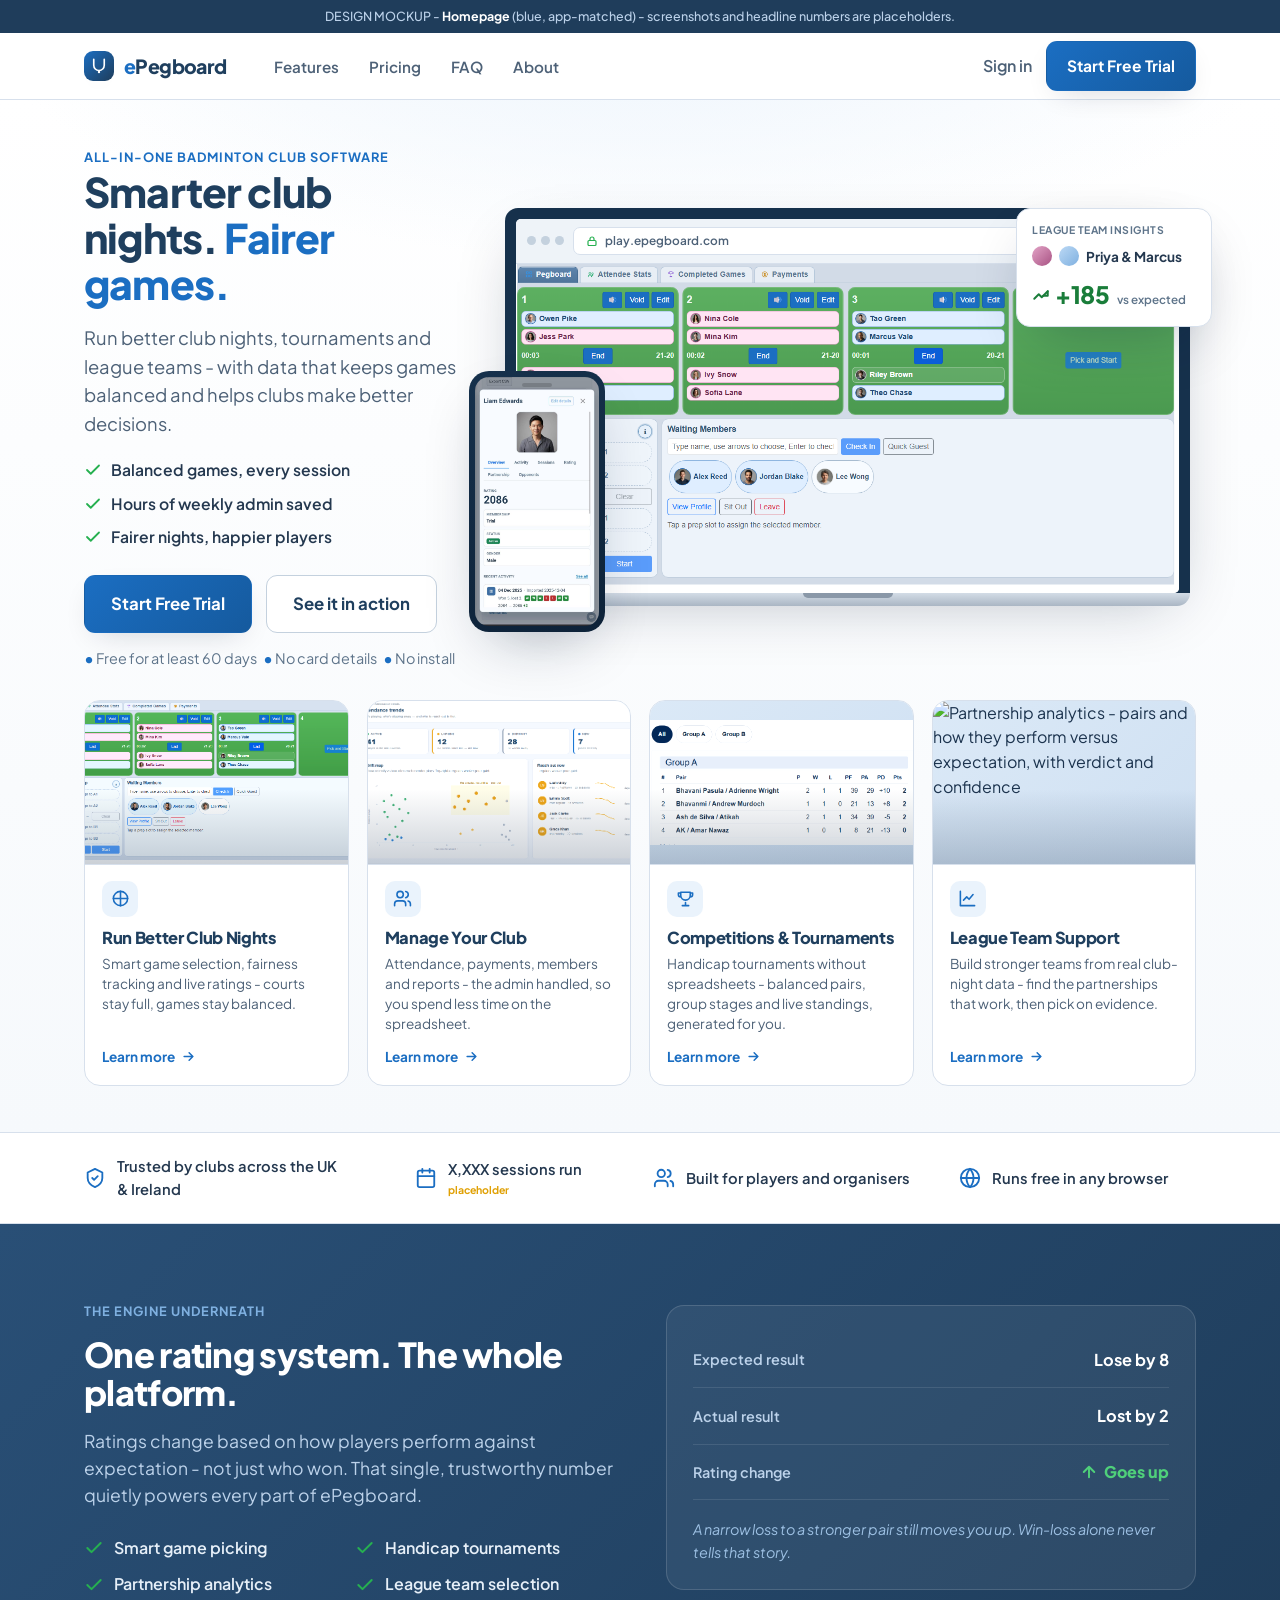
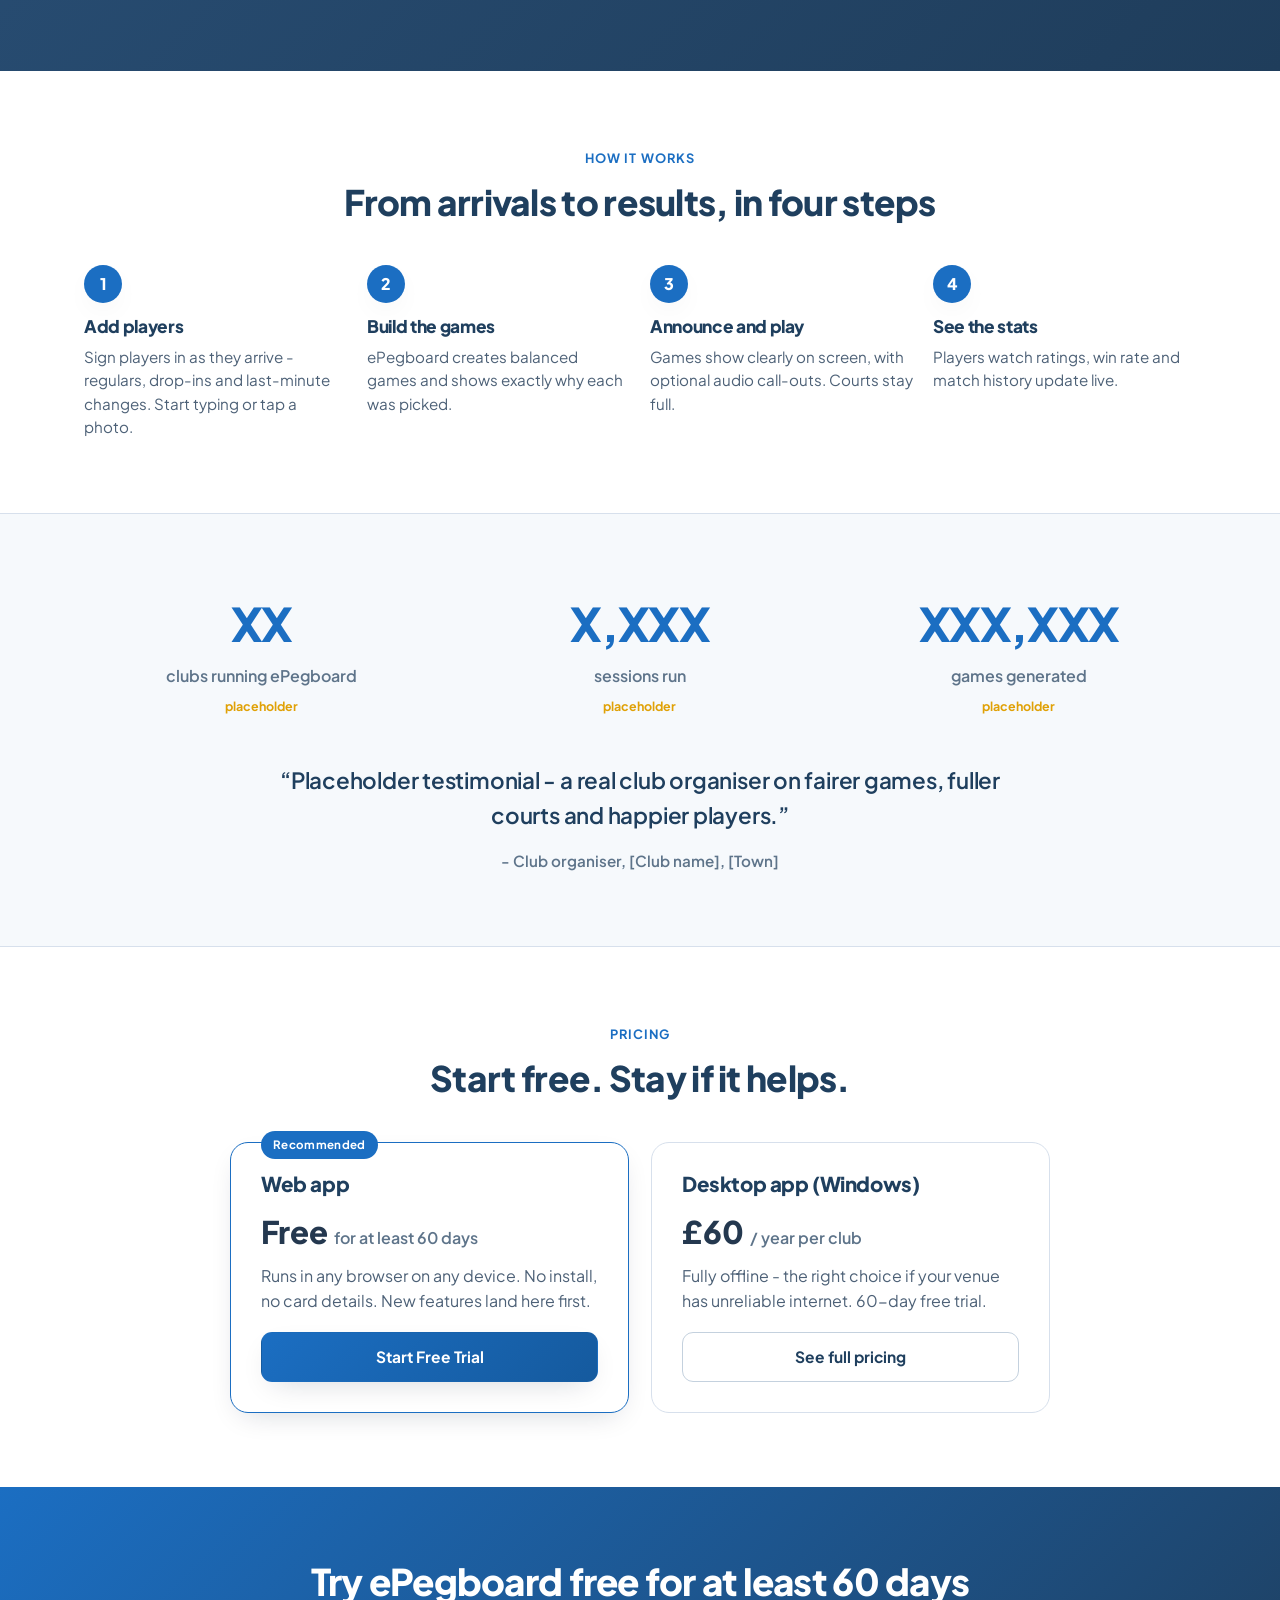
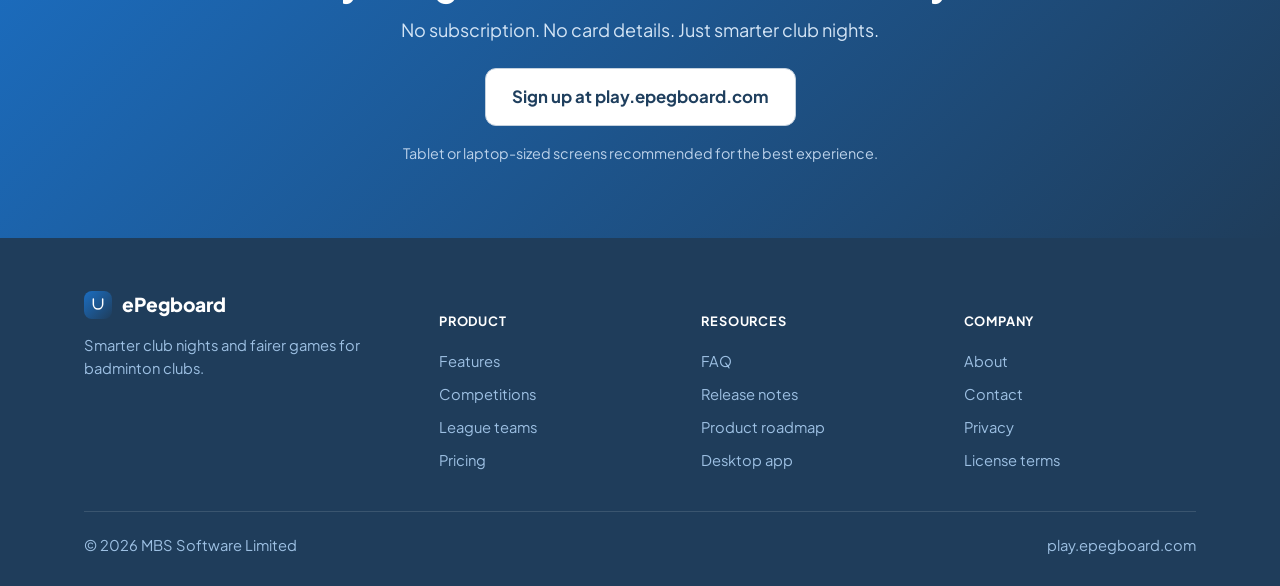
==== docs/redesign/mockups/index.html @ 7985ceca "Add redesign docs Co-Authored-By: Claude Opus 4.8 (1M context) <noreply@anthropic.com>" ====
<!DOCTYPE html>
<html lang="en">
<head>
<meta charset="utf-8" />
<meta name="viewport" content="width=device-width, initial-scale=1.0" />
<title>ePegboard - Smarter Club Nights. Fairer Games.</title>
<link rel="preconnect" href="https://fonts.googleapis.com">
<link rel="preconnect" href="https://fonts.gstatic.com" crossorigin>
<link href="https://fonts.googleapis.com/css2?family=Plus+Jakarta+Sans:wght@400;500;600;700;800&display=swap" rel="stylesheet">
<link rel="stylesheet" href="mockup.css">
</head>
<body>

<div class="ribbon">DESIGN MOCKUP - <b>Homepage</b> (blue, app-matched) - screenshots and headline numbers are placeholders.</div>

<header class="nav">
  <div class="wrap nav-inner">
    <a class="brand" href="index.html">
      <span class="mark"><svg viewBox="0 0 24 24" fill="none" stroke="#fff" stroke-width="2.2" stroke-linecap="round"><path d="M5 3v8a7 7 0 0 0 14 0V3"/><circle cx="12" cy="20" r="1.6" fill="#fff" stroke="none"/></svg></span>
      <span><span class="e">e</span>Pegboard</span>
    </a>
    <nav class="nav-links">
      <a href="features.html">Features</a>
      <a href="pricing.html">Pricing</a>
      <a href="faq.html">FAQ</a>
      <a href="about.html">About</a>
    </nav>
    <div class="nav-cta">
      <a class="signin" href="https://play.epegboard.com" target="_blank">Sign in</a>
      <a class="btn btn-primary" href="https://play.epegboard.com/signup" target="_blank">Start Free Trial</a>
    </div>
  </div>
</header>

<!-- HERO: copy + tablet screenshot, four small feature cards beneath -->
<section class="hero" style="padding:0">
  <div class="wrap">
    <div class="hero-top">
      <div class="hero-copy">
        <span class="eyebrow">All-in-one badminton club software</span>
        <h1>Smarter club nights. <span class="accent">Fairer games.</span></h1>
        <p class="lede">Run better club nights, tournaments and league teams - with data that keeps games balanced and helps clubs make better decisions.</p>
        <ul class="hero-bullets">
          <li><svg viewBox="0 0 24 24" fill="none" stroke="currentColor" stroke-width="2.4" stroke-linecap="round" stroke-linejoin="round"><path d="M20 6L9 17l-5-5"/></svg> Balanced games, every session</li>
          <li><svg viewBox="0 0 24 24" fill="none" stroke="currentColor" stroke-width="2.4" stroke-linecap="round" stroke-linejoin="round"><path d="M20 6L9 17l-5-5"/></svg> Hours of weekly admin saved</li>
          <li><svg viewBox="0 0 24 24" fill="none" stroke="currentColor" stroke-width="2.4" stroke-linecap="round" stroke-linejoin="round"><path d="M20 6L9 17l-5-5"/></svg> Fairer nights, happier players</li>
        </ul>
        <div class="hero-actions">
          <a class="btn btn-primary btn-lg" href="https://play.epegboard.com/signup" target="_blank">Start Free Trial</a>
          <a class="btn btn-ghost btn-lg" href="#showcase">See it in action</a>
        </div>
        <p class="trust"><span class="dot">&bull;</span> Free for at least 60 days &nbsp; <span class="dot">&bull;</span> No card details &nbsp; <span class="dot">&bull;</span> No install</p>
      </div>

      <div class="hero-visual">
        <div class="laptop">
          <div class="screen">
            <div class="browserbar">
              <span class="dots"><i></i><i></i><i></i></span>
              <span class="url"><svg viewBox="0 0 24 24" fill="none" stroke="currentColor" stroke-width="2.4" stroke-linecap="round" stroke-linejoin="round"><rect x="4" y="11" width="16" height="10" rx="2"/><path d="M8 11V8a4 4 0 0 1 8 0v3"/></svg> play.epegboard.com</span>
            </div>
            <img src="img/site-dashboard.png" alt="ePegboard live session dashboard - four courts running with waiting members">
          </div>
        </div>
        <div class="laptop-base"></div>

        <div class="float float-analytics">
          <div class="fc-label">League team insights</div>
          <div class="fc-pair"><span class="av f"></span><span class="av"></span> Priya &amp; Marcus</div>
          <div class="fc-stat"><span class="up"><svg viewBox="0 0 24 24" fill="none" stroke="currentColor" stroke-width="2.6" stroke-linecap="round" stroke-linejoin="round"><path d="M3 17l6-6 4 4 8-8"/><path d="M21 7v6h-6"/></svg> +185</span><small>vs expected</small></div>
        </div>

        <div class="phone">
          <div class="pscreen"><span class="notch"></span><img src="img/phone-profile.jpg" alt="A player's profile on a phone - rating, status and recent match history"></div>
        </div>
      </div>
    </div>

    <div class="feat-cards">
      <a class="feat-card" href="club-nights.html">
        <div class="feat-thumb"><img src="img/site-dashboard.png" alt="Live session dashboard preview"></div>
        <div class="feat-body">
          <div class="feat-ico"><svg viewBox="0 0 24 24" fill="none" stroke="currentColor" stroke-width="2" stroke-linecap="round" stroke-linejoin="round"><path d="M3 12a9 9 0 1 0 18 0 9 9 0 0 0-18 0z"/><path d="M3 12h18M12 3v18"/></svg></div>
          <h4>Run Better Club Nights</h4>
          <p>Smart game selection, fairness tracking and live ratings - courts stay full, games stay balanced.</p>
          <span class="feat-learn">Learn more <svg viewBox="0 0 24 24" fill="none" stroke="currentColor" stroke-width="2.4" stroke-linecap="round" stroke-linejoin="round"><path d="M5 12h14M13 6l6 6-6 6"/></svg></span>
        </div>
      </a>
      <a class="feat-card" href="club-management.html">
        <div class="feat-thumb"><img src="img/attendance-trends.png" alt="Attendance trends - active, lapsing and dormant members, and who to reach out to" style="object-position:top center"></div>
        <div class="feat-body">
          <div class="feat-ico"><svg viewBox="0 0 24 24" fill="none" stroke="currentColor" stroke-width="2" stroke-linecap="round" stroke-linejoin="round"><path d="M16 21v-2a4 4 0 0 0-4-4H6a4 4 0 0 0-4 4v2"/><circle cx="9" cy="7" r="4"/><path d="M22 21v-2a4 4 0 0 0-3-3.87M16 3.13A4 4 0 0 1 16 11"/></svg></div>
          <h4>Manage Your Club</h4>
          <p>Attendance, payments, members and reports - the admin handled, so you spend less time on the spreadsheet.</p>
          <span class="feat-learn">Learn more <svg viewBox="0 0 24 24" fill="none" stroke="currentColor" stroke-width="2.4" stroke-linecap="round" stroke-linejoin="round"><path d="M5 12h14M13 6l6 6-6 6"/></svg></span>
        </div>
      </a>
      <a class="feat-card" href="competitions.html">
        <div class="feat-thumb"><img src="img/standings.png" alt="Live competition standings - group table with points, games won and point difference" style="object-fit:contain;object-position:center"></div>
        <div class="feat-body">
          <div class="feat-ico"><svg viewBox="0 0 24 24" fill="none" stroke="currentColor" stroke-width="2" stroke-linecap="round" stroke-linejoin="round"><path d="M8 21h8M12 17v4M6 4h12v4a6 6 0 0 1-12 0V4zM6 5H3v2a3 3 0 0 0 3 3M18 5h3v2a3 3 0 0 1-3 3"/></svg></div>
          <h4>Competitions &amp; Tournaments</h4>
          <p>Handicap tournaments without spreadsheets - balanced pairs, group stages and live standings, generated for you.</p>
          <span class="feat-learn">Learn more <svg viewBox="0 0 24 24" fill="none" stroke="currentColor" stroke-width="2.4" stroke-linecap="round" stroke-linejoin="round"><path d="M5 12h14M13 6l6 6-6 6"/></svg></span>
        </div>
      </a>
      <a class="feat-card" href="league-team-support.html">
        <div class="feat-thumb"><img src="img/partnerships.png" alt="Partnership analytics - pairs and how they perform versus expectation, with verdict and confidence" style="object-fit:contain;object-position:center"></div>
        <div class="feat-body">
          <div class="feat-ico"><svg viewBox="0 0 24 24" fill="none" stroke="currentColor" stroke-width="2" stroke-linecap="round" stroke-linejoin="round"><path d="M3 3v18h18M7 14l4-4 3 3 5-6"/></svg></div>
          <h4>League Team Support</h4>
          <p>Build stronger teams from real club-night data - find the partnerships that work, then pick on evidence.</p>
          <span class="feat-learn">Learn more <svg viewBox="0 0 24 24" fill="none" stroke="currentColor" stroke-width="2.4" stroke-linecap="round" stroke-linejoin="round"><path d="M5 12h14M13 6l6 6-6 6"/></svg></span>
        </div>
      </a>
    </div>
  </div>
</section>

<!-- TRUST STRIP -->
<section class="trust-strip" style="padding:0">
  <div class="wrap"><div class="row">
    <div class="trust-item"><svg viewBox="0 0 24 24" fill="none" stroke="currentColor" stroke-width="2" stroke-linecap="round" stroke-linejoin="round"><path d="M12 2l8 4v6c0 5-3.5 8-8 10-4.5-2-8-5-8-10V6z"/><path d="M9 12l2 2 4-4"/></svg> Trusted by clubs across the UK &amp; Ireland</div>
    <div class="trust-item"><svg viewBox="0 0 24 24" fill="none" stroke="currentColor" stroke-width="2" stroke-linecap="round" stroke-linejoin="round"><rect x="3" y="4" width="18" height="18" rx="2"/><path d="M16 2v4M8 2v4M3 10h18"/></svg> <span>X,XXX sessions run<span class="ph-note">placeholder</span></span></div>
    <div class="trust-item"><svg viewBox="0 0 24 24" fill="none" stroke="currentColor" stroke-width="2" stroke-linecap="round" stroke-linejoin="round"><path d="M16 21v-2a4 4 0 0 0-4-4H6a4 4 0 0 0-4 4v2"/><circle cx="9" cy="7" r="4"/><path d="M22 21v-2a4 4 0 0 0-3-3.87M16 3.13A4 4 0 0 1 16 11"/></svg> Built for players and organisers</div>
    <div class="trust-item"><svg viewBox="0 0 24 24" fill="none" stroke="currentColor" stroke-width="2" stroke-linecap="round" stroke-linejoin="round"><circle cx="12" cy="12" r="10"/><path d="M2 12h20M12 2a15 15 0 0 1 0 20 15 15 0 0 1 0-20z"/></svg> Runs free in any browser</div>
  </div></div>
</section>

<!-- ENGINE -->
<section class="engine">
  <div class="wrap engine-grid">
    <div>
      <span class="eyebrow">The engine underneath</span>
      <h2>One rating system. The whole platform.</h2>
      <p class="sub">Ratings change based on how players perform against expectation - not just who won. That single, trustworthy number quietly powers every part of ePegboard.</p>
      <ul class="drives">
        <li><svg viewBox="0 0 24 24" fill="none" stroke="currentColor" stroke-width="2.4" stroke-linecap="round" stroke-linejoin="round"><path d="M20 6L9 17l-5-5"/></svg> Smart game picking</li>
        <li><svg viewBox="0 0 24 24" fill="none" stroke="currentColor" stroke-width="2.4" stroke-linecap="round" stroke-linejoin="round"><path d="M20 6L9 17l-5-5"/></svg> Handicap tournaments</li>
        <li><svg viewBox="0 0 24 24" fill="none" stroke="currentColor" stroke-width="2.4" stroke-linecap="round" stroke-linejoin="round"><path d="M20 6L9 17l-5-5"/></svg> Partnership analytics</li>
        <li><svg viewBox="0 0 24 24" fill="none" stroke="currentColor" stroke-width="2.4" stroke-linecap="round" stroke-linejoin="round"><path d="M20 6L9 17l-5-5"/></svg> League team selection</li>
      </ul>
    </div>
    <div class="rating-demo">
      <div class="rd-row"><span class="rd-label">Expected result</span><span class="rd-val">Lose by 8</span></div>
      <div class="rd-row"><span class="rd-label">Actual result</span><span class="rd-val">Lost by 2</span></div>
      <div class="rd-row"><span class="rd-label">Rating change</span><span class="rd-up"><svg viewBox="0 0 24 24" fill="none" stroke="currentColor" stroke-width="2.6" stroke-linecap="round" stroke-linejoin="round"><path d="M12 19V5M5 12l7-7 7 7"/></svg> Goes up</span></div>
      <p class="rd-note">A narrow loss to a stronger pair still moves you up. Win-loss alone never tells that story.</p>
    </div>
  </div>
</section>

<!-- HOW IT WORKS -->
<section>
  <div class="wrap">
    <div class="section-head center"><span class="eyebrow">How it works</span><h2>From arrivals to results, in four steps</h2></div>
    <div class="steps">
      <div class="step"><div class="n">1</div><h4>Add players</h4><p>Sign players in as they arrive - regulars, drop-ins and last-minute changes. Start typing or tap a photo.</p></div>
      <div class="step"><div class="n">2</div><h4>Build the games</h4><p>ePegboard creates balanced games and shows exactly why each was picked.</p></div>
      <div class="step"><div class="n">3</div><h4>Announce and play</h4><p>Games show clearly on screen, with optional audio call-outs. Courts stay full.</p></div>
      <div class="step"><div class="n">4</div><h4>See the stats</h4><p>Players watch ratings, win rate and match history update live.</p></div>
    </div>
  </div>
</section>

<!-- SOCIAL PROOF -->
<section class="bg-soft">
  <div class="wrap">
    <div class="stats">
      <div class="stat"><div class="num">XX</div><div class="lbl">clubs running ePegboard</div><span class="ph-note">placeholder</span></div>
      <div class="stat"><div class="num">X,XXX</div><div class="lbl">sessions run</div><span class="ph-note">placeholder</span></div>
      <div class="stat"><div class="num">XXX,XXX</div><div class="lbl">games generated</div><span class="ph-note">placeholder</span></div>
    </div>
    <div class="quote">
      <p>&ldquo;Placeholder testimonial - a real club organiser on fairer games, fuller courts and happier players.&rdquo;</p>
      <div class="who">- Club organiser, [Club name], [Town]</div>
    </div>
  </div>
</section>

<!-- PRICING TEASER -->
<section>
  <div class="wrap">
    <div class="section-head center"><span class="eyebrow">Pricing</span><h2>Start free. Stay if it helps.</h2></div>
    <div class="price-grid">
      <div class="price feat"><span class="badge">Recommended</span><h3>Web app</h3><div class="amt">Free <span>for at least 60 days</span></div><p>Runs in any browser on any device. No install, no card details. New features land here first.</p><a class="btn btn-primary" href="https://play.epegboard.com/signup" target="_blank">Start Free Trial</a></div>
      <div class="price"><h3>Desktop app (Windows)</h3><div class="amt">&pound;60 <span>/ year per club</span></div><p>Fully offline - the right choice if your venue has unreliable internet. 60-day free trial.</p><a class="btn btn-ghost" href="pricing.html">See full pricing</a></div>
    </div>
  </div>
</section>

<!-- FINAL CTA -->
<section class="cta">
  <div class="wrap">
    <h2>Try ePegboard free for at least 60 days</h2>
    <p>No subscription. No card details. Just smarter club nights.</p>
    <a class="btn btn-ghost btn-lg" style="background:#fff" href="https://play.epegboard.com/signup" target="_blank">Sign up at play.epegboard.com</a>
    <p class="fine">Tablet or laptop-sized screens recommended for the best experience.</p>
  </div>
</section>

<!-- FOOTER -->
<footer>
  <div class="wrap">
    <div class="foot-grid">
      <div>
        <div class="foot-brand"><span class="mark" style="width:28px;height:28px;border-radius:8px;background:linear-gradient(135deg,var(--primary),var(--navy));display:grid;place-items:center"><svg viewBox="0 0 24 24" fill="none" stroke="#fff" stroke-width="2.2" stroke-linecap="round" style="width:16px;height:16px"><path d="M5 3v8a7 7 0 0 0 14 0V3"/></svg></span> ePegboard</div>
        <p style="margin-top:14px;max-width:30ch">Smarter club nights and fairer games for badminton clubs.</p>
      </div>
      <div><h5>Product</h5><a href="features.html">Features</a><a href="competitions.html">Competitions</a><a href="league-team-support.html">League teams</a><a href="pricing.html">Pricing</a></div>
      <div><h5>Resources</h5><a href="faq.html">FAQ</a><a href="#">Release notes</a><a href="#">Product roadmap</a><a href="#">Desktop app</a></div>
      <div><h5>Company</h5><a href="about.html">About</a><a href="#">Contact</a><a href="#">Privacy</a><a href="#">License terms</a></div>
    </div>
    <div class="foot-bottom"><span>&copy; 2026 MBS Software Limited</span><span>play.epegboard.com</span></div>
  </div>
</footer>

</body>
</html>
---- docs/redesign/mockups/mockup.css ----
:root{
  --primary:#1b6ec2;
  --primary-dark:#1861ac;
  --primary-700:#155a9e;
  --link:#006bb7;
  --navy:#1f3d5b;
  --navy-2:#294f76;
  --ink:#1f3f5e;
  --ink-2:#24384f;
  --muted:#5e748a;
  --muted-2:#4d6177;
  --bg:#ffffff;
  --bg-soft:#f6f9fc;
  --bg-tint:#eaf3fc;
  --line:#d7e0ec;
  --line-2:#c4d1de;
  --green:#26b050;
  --green-soft:#e7f6ec;
  --shuttle:#e0a106;
  --shadow:0 10px 30px -12px rgba(8,24,50,.20);
  --shadow-lg:0 24px 60px -20px rgba(8,24,50,.30);
  --radius:18px;
  --radius-sm:11px;
}
*{box-sizing:border-box}
html{scroll-behavior:smooth}
body{margin:0;font-family:'Plus Jakarta Sans',system-ui,-apple-system,Segoe UI,Roboto,sans-serif;color:var(--ink-2);background:var(--bg);line-height:1.55;-webkit-font-smoothing:antialiased;overflow-x:hidden}
a{color:inherit;text-decoration:none}
.wrap{max-width:1160px;margin:0 auto;padding:0 24px}
h1,h2,h3,h4{line-height:1.12;letter-spacing:-.02em;margin:0;color:var(--ink)}
p{margin:0}
.eyebrow{font-size:.8rem;font-weight:700;letter-spacing:.08em;text-transform:uppercase;color:var(--primary)}

.ribbon{background:var(--navy);color:#bcd2ea;font-size:.78rem;text-align:center;padding:7px 12px;font-weight:500}
.ribbon b{color:#fff}

/* nav */
header.nav{position:sticky;top:0;z-index:50;background:rgba(255,255,255,.88);backdrop-filter:blur(10px);border-bottom:1px solid var(--line)}
.nav-inner{display:flex;align-items:center;gap:28px;height:66px}
.brand{display:flex;align-items:center;gap:10px;font-weight:800;font-size:1.22rem;letter-spacing:-.03em;color:var(--ink)}
.brand .mark{width:30px;height:30px;border-radius:9px;background:linear-gradient(135deg,var(--primary),var(--navy));display:grid;place-items:center;box-shadow:var(--shadow)}
.brand .mark svg{width:18px;height:18px}
.brand .e{color:var(--primary)}
.nav-links{display:flex;gap:4px;margin-left:6px}
.nav-links a{padding:9px 13px;border-radius:9px;font-weight:600;font-size:.95rem;color:var(--muted-2)}
.nav-links a:hover{background:var(--bg-soft);color:var(--ink)}
.nav-links a.active{color:var(--primary);background:var(--bg-tint)}
.nav-cta{margin-left:auto;display:flex;align-items:center;gap:14px}
.btn{display:inline-flex;align-items:center;gap:8px;font-weight:700;border-radius:11px;padding:12px 20px;font-size:.97rem;cursor:pointer;border:1px solid transparent;transition:transform .12s ease,box-shadow .12s ease}
.btn:hover{transform:translateY(-1px)}
.btn-primary{background:linear-gradient(135deg,var(--primary),var(--primary-700));color:#fff;box-shadow:var(--shadow)}
.btn-primary:hover{box-shadow:var(--shadow-lg)}
.btn-ghost{background:#fff;border-color:var(--line-2);color:var(--ink)}
.btn-ghost:hover{border-color:var(--primary)}
.btn-lg{padding:15px 26px;font-size:1.05rem}
.signin{font-weight:600;color:var(--muted-2)}
.signin:hover{color:var(--ink)}

/* home hero - compact: copy + laptop screenshot, feature cards beneath */
.hero{background:radial-gradient(1100px 460px at 50% -12%,var(--bg-tint),transparent 62%),linear-gradient(180deg,#fff,var(--bg-soft));border-bottom:1px solid var(--line)}
.hero-top{display:grid;grid-template-columns:0.74fr 1.36fr;gap:36px;align-items:center;padding:44px 0 30px}
.hero h1{font-size:2.55rem;font-weight:800}
.hero h1 .accent{color:var(--primary)}
.hero .lede{font-size:1.15rem;color:var(--muted-2);margin-top:18px;max-width:36ch}
.hero-actions{display:flex;gap:14px;margin:26px 0 14px;flex-wrap:wrap}
.trust{font-size:.9rem;color:var(--muted)}
.trust .dot{color:var(--primary);font-weight:800}

/* composite hero: laptop screenshot + floating cards */
.hero-visual{position:relative;padding:8px 6px}
.laptop{position:relative;z-index:1;background:#16314c;border-radius:13px 13px 0 0;padding:11px 11px 0;box-shadow:var(--shadow-lg)}
.laptop .screen{background:#fff;border-radius:5px;overflow:hidden}
.browserbar{display:flex;align-items:center;gap:9px;padding:8px 11px;background:#eef3f8;border-bottom:1px solid var(--line)}
.browserbar .dots{display:flex;gap:5px}
.browserbar .dots i{width:9px;height:9px;border-radius:50%;background:#c4d1de;display:block}
.browserbar .url{flex:1;background:#fff;border:1px solid var(--line);border-radius:7px;padding:4px 12px;font-size:.74rem;color:var(--muted-2);font-weight:600;display:flex;align-items:center;gap:7px}
.browserbar .url svg{width:12px;height:12px;color:var(--green);flex:none}
.laptop .screen img{display:block;width:100%;aspect-ratio:1243/617;object-fit:cover;object-position:top center}
.laptop-base{height:13px;background:linear-gradient(180deg,#d3dce6,#aab6c4);border-radius:0 0 14px 14px;position:relative;z-index:1;box-shadow:var(--shadow)}
.laptop-base::after{content:"";position:absolute;top:0;left:50%;transform:translateX(-50%);width:90px;height:5px;background:#8a98a8;border-radius:0 0 6px 6px}
.float{position:absolute;z-index:2;background:#fff;border:1px solid var(--line);border-radius:14px;box-shadow:var(--shadow-lg);padding:13px 15px}
.float .fc-label{font-size:.65rem;text-transform:uppercase;letter-spacing:.05em;color:var(--muted);font-weight:700;margin-bottom:8px}
.phone{position:absolute;z-index:3;width:136px;bottom:-18px;left:-30px;background:linear-gradient(160deg,#16314c,#0d2238);border-radius:20px;padding:6px;box-shadow:var(--shadow-lg)}
.phone .pscreen{background:#fff;border-radius:14px;overflow:hidden;position:relative}
.phone .pscreen .notch{position:absolute;top:6px;left:50%;transform:translateX(-50%);width:30px;height:4px;border-radius:3px;background:rgba(0,0,0,.16);z-index:2}
.phone .pscreen img{display:block;width:100%}
.float-tourn{bottom:36px;left:-16px;width:186px}
.float-tourn .trow{padding:5px 0;font-size:.78rem}
.float-analytics{top:8px;right:-16px;width:196px}
.fc-pair{display:flex;align-items:center;gap:7px;font-weight:700;color:var(--ink-2);font-size:.85rem}
.fc-pair .av{width:20px;height:20px}
.fc-benefit{margin-top:10px;display:flex;align-items:center;gap:7px;font-weight:700;color:#1a7d3a;font-size:.83rem;line-height:1.3}
.fc-benefit svg{width:16px;height:16px;flex:none}
.fc-stat{margin-top:9px;display:flex;align-items:baseline;gap:8px}
.fc-stat .up{display:inline-flex;align-items:center;gap:5px;color:#1a7d3a;font-size:1.5rem;font-weight:800;letter-spacing:-.02em}
.fc-stat .up svg{width:18px;height:18px}
.fc-stat small{color:var(--muted);font-weight:600;font-size:.73rem}
/* mini faux tables */
.tbl{font-size:.8rem}
.thead{display:flex;justify-content:space-between;font-size:.66rem;text-transform:uppercase;letter-spacing:.04em;color:var(--muted);font-weight:700;padding-bottom:5px;border-bottom:1px solid var(--line)}
.trow{display:flex;align-items:center;justify-content:space-between;padding:7px 0;border-bottom:1px solid var(--line)}
.trow:last-child{border-bottom:0}
.tnm{display:flex;align-items:center;gap:8px;font-weight:600;color:var(--ink-2)}
.rank{width:19px;height:19px;border-radius:50%;background:var(--bg-tint);color:var(--primary);font-size:.7rem;font-weight:800;display:grid;place-items:center;flex:none}
.pts{font-weight:800;color:var(--primary)}
.tmeta{color:var(--muted);font-weight:600;font-size:.74rem}
.delta{color:#1a7d3a;font-weight:800;font-size:.78rem}

/* hero value bullets */
.hero-bullets{list-style:none;padding:0;margin:20px 0 2px;display:grid;gap:9px}
.hero-bullets li{display:flex;align-items:center;gap:9px;font-weight:600;color:var(--ink-2);font-size:.98rem}
.hero-bullets svg{width:18px;height:18px;color:var(--green);flex:none}

/* feature cards (with preview) */
.feat-cards{display:grid;grid-template-columns:repeat(4,1fr);gap:18px;padding-bottom:46px}
.feat-card{background:#fff;border:1px solid var(--line);border-radius:16px;overflow:hidden;display:flex;flex-direction:column;transition:transform .14s ease,box-shadow .14s ease,border-color .14s ease}
.feat-card:hover{transform:translateY(-4px);box-shadow:var(--shadow);border-color:var(--primary)}
.feat-thumb{aspect-ratio:16/10;overflow:hidden;border-bottom:1px solid var(--line);background:linear-gradient(135deg,#dbe9f7,#cfe0f2);position:relative}
.feat-thumb img{width:100%;height:100%;object-fit:cover;object-position:top center;display:block;filter:saturate(1.1) contrast(1.07)}
.feat-thumb::after{content:"";position:absolute;left:0;right:0;bottom:0;height:46%;pointer-events:none;background:linear-gradient(to top,rgba(18,42,72,.22),transparent)}
.feat-thumb.ph{display:grid;place-items:center;color:var(--primary)}
.feat-thumb.ph svg{width:30px;height:30px;opacity:.7}
.feat-thumb .ph-tag{position:absolute;bottom:8px;right:9px;font-size:.6rem;font-weight:700;color:var(--shuttle);background:rgba(255,255,255,.88);padding:2px 8px;border-radius:20px}
.feat-body{padding:16px 17px 18px;display:flex;flex-direction:column;flex:1}
.feat-ico{width:36px;height:36px;border-radius:10px;display:grid;place-items:center;background:var(--bg-tint);color:var(--primary);margin-bottom:11px}
.feat-ico svg{width:19px;height:19px}
.feat-body h4{font-size:1.03rem;font-weight:800;color:var(--ink);line-height:1.2}
.feat-body p{font-size:.85rem;color:var(--muted-2);margin-top:7px;flex:1;line-height:1.45}
.feat-learn{display:inline-flex;align-items:center;gap:6px;margin-top:13px;font-weight:700;color:var(--primary);font-size:.85rem}
.feat-learn svg{width:15px;height:15px;transition:transform .14s ease}
.feat-card:hover .feat-learn svg{transform:translateX(3px)}

/* trust strip */
.trust-strip{border-bottom:1px solid var(--line);background:#fff}
.trust-strip .row{display:grid;grid-template-columns:repeat(4,1fr);gap:18px;padding:22px 0}
.trust-item{display:flex;align-items:center;gap:11px;justify-content:center;color:var(--ink-2);font-weight:600;font-size:.92rem;text-align:left}
.trust-item svg{width:22px;height:22px;color:var(--primary);flex:none}
.trust-item .ph-note{font-size:.66rem;color:var(--shuttle);font-weight:700;display:block;margin-top:1px}

section{padding:74px 0}
.center{text-align:center}
.section-head{max-width:56ch;margin:0 auto 44px}
.section-head h2{font-size:2.2rem;font-weight:800;margin-top:12px}
.section-head p{color:var(--muted-2);font-size:1.08rem;margin-top:14px}
.bg-soft{background:var(--bg-soft);border-top:1px solid var(--line);border-bottom:1px solid var(--line)}

/* showcase / workflow rows - screenshot led */
.showcase{display:grid;grid-template-columns:1fr 1fr;gap:48px;align-items:center;margin-bottom:64px}
.showcase:last-child{margin-bottom:0}
.showcase.flip .copy{order:2}
.showcase h3{font-size:1.7rem;font-weight:800}
.showcase .copy p{color:var(--muted-2);font-size:1.06rem;margin-top:14px}
.showcase .copy ul{list-style:none;padding:0;margin:18px 0 0}
.showcase .copy li{display:flex;align-items:center;gap:10px;padding:6px 0;font-weight:600;color:var(--ink-2)}
.showcase .copy li svg{width:19px;height:19px;color:var(--green);flex:none}
.step-eyebrow{font-size:.78rem;font-weight:700;letter-spacing:.06em;text-transform:uppercase;color:var(--primary);margin-bottom:7px;display:flex;align-items:center;gap:9px}
.step-eyebrow .wf-num{display:inline-grid;place-items:center;width:26px;height:26px;border-radius:8px;background:var(--bg-tint);color:var(--primary);font-size:.85rem;font-weight:800}

/* screenshot frame + real image */
.shot{background:#fff;border:1px solid var(--line);border-radius:var(--radius);box-shadow:var(--shadow-lg);overflow:hidden}
.shot .bar{display:none}
.shot .bar.show{display:flex;align-items:center;gap:7px;padding:10px 13px;background:var(--navy);color:#bcd2ea}
.shot .bar .dots{display:flex;gap:6px}
.shot .bar .dots i{width:10px;height:10px;border-radius:50%;background:#3a5d83;display:block}
.shot .bar .url{margin-left:6px;font-size:.74rem;background:#16314c;padding:4px 11px;border-radius:7px;color:#9dc0e3}
.shot img{display:block;width:100%}
.shot .ph{aspect-ratio:16/10;display:flex;flex-direction:column;align-items:center;justify-content:center;gap:8px;background:repeating-linear-gradient(45deg,#f3f7fb,#f3f7fb 14px,#eef3f8 14px,#eef3f8 28px);color:var(--muted)}
.shot .ph svg{width:34px;height:34px;color:var(--line-2)}
.shot .ph b{font-weight:700;color:var(--muted-2);font-size:.95rem}
.shot .ph span{font-size:.8rem}

/* faux live panel */
.appbody{padding:16px}
.appbody .h{display:flex;justify-content:space-between;align-items:center;margin-bottom:13px}
.appbody .h b{font-size:.98rem;color:var(--ink)}
.tag{font-size:.72rem;font-weight:700;padding:4px 10px;border-radius:20px;background:var(--green-soft);color:#1a7d3a}
.courts{display:grid;grid-template-columns:1fr 1fr;gap:9px}
.court{border:1px solid var(--line);border-radius:11px;padding:10px 11px;background:var(--bg-soft)}
.court .ct{font-size:.7rem;font-weight:700;color:var(--muted);letter-spacing:.04em;text-transform:uppercase}
.court .pair{display:flex;align-items:center;gap:7px;margin-top:6px;font-size:.84rem;font-weight:600;color:var(--ink-2)}
.court .vs{font-size:.68rem;color:var(--muted);margin:2px 0}
.av{width:21px;height:21px;border-radius:50%;background:linear-gradient(135deg,#bcd9f5,#7fb0e0);display:inline-block;flex:none}
.av.f{background:linear-gradient(135deg,#e3a4c7,#a85283)}
.queue{margin-top:12px;border-top:1px dashed var(--line);padding-top:11px}
.queue .qt{font-size:.7rem;font-weight:700;color:var(--muted);letter-spacing:.04em;text-transform:uppercase;margin-bottom:8px}
.chip{display:inline-flex;align-items:center;gap:6px;font-size:.79rem;font-weight:600;background:#fff;border:1px solid var(--line);border-radius:20px;padding:5px 11px;margin:0 6px 6px 0;color:var(--ink-2)}
.chip .av{width:17px;height:17px}

/* pillar page hero */
.page-hero{background:radial-gradient(1100px 460px at 50% -12%,var(--bg-tint),transparent 62%),linear-gradient(180deg,#fff,var(--bg-soft));border-bottom:1px solid var(--line)}
.page-hero .inner{padding:46px 0 50px;max-width:62ch}
.page-hero h1{font-size:2.7rem;font-weight:800}
.page-hero .lede{font-size:1.2rem;color:var(--muted-2);margin-top:18px;max-width:52ch}
.crumb{display:inline-flex;align-items:center;gap:8px;font-size:.85rem;font-weight:600;color:var(--muted);margin-bottom:16px}
.crumb a{color:var(--muted)}
.crumb a:hover{color:var(--primary)}
.crumb svg{width:14px;height:14px;color:var(--line-2)}

/* feature pills */
.pill-row{display:flex;flex-wrap:wrap;gap:10px;margin-top:24px}
.pill{display:inline-flex;align-items:center;gap:8px;font-weight:600;font-size:.9rem;color:var(--ink-2);background:#fff;border:1px solid var(--line);border-radius:30px;padding:8px 15px}
.pill svg{width:16px;height:16px;color:var(--green);flex:none}

/* standout callout */
.callout{background:linear-gradient(135deg,var(--bg-tint),#dbeaf8);border:1px solid var(--line);border-radius:var(--radius-sm);padding:15px 17px;margin-top:20px;display:flex;gap:12px;align-items:flex-start}
.callout svg{width:20px;height:20px;color:var(--primary);flex:none;margin-top:2px}
.callout p{font-size:.95rem;color:var(--ink-2);margin:0}
.callout b{color:var(--ink)}

/* reusable rating-engine strip */
.engine-strip{background:linear-gradient(135deg,var(--navy-2),var(--navy));color:#e6eff8;border-radius:var(--radius);padding:30px 34px;display:flex;align-items:center;gap:26px;flex-wrap:wrap}
.engine-strip .es-ico{width:48px;height:48px;border-radius:13px;background:rgba(255,255,255,.1);display:grid;place-items:center;color:#7fb0e0;flex:none}
.engine-strip .es-ico svg{width:26px;height:26px}
.engine-strip .es-txt{flex:1;min-width:260px}
.engine-strip h3{color:#fff;font-size:1.25rem;font-weight:800}
.engine-strip p{color:#bcd2ea;margin-top:6px;font-size:1rem}

/* pegboard -> platform montage transform */
.transform{display:flex;align-items:center;justify-content:center;gap:26px;flex-wrap:wrap}
.tf-before{flex:0 0 300px;max-width:310px}
.tf-before img{width:100%;border-radius:var(--radius);border:1px solid var(--line);box-shadow:var(--shadow);display:block}
.tf-cap{text-align:center;color:var(--muted);font-size:.85rem;font-weight:600;margin-top:9px}
.tf-arrow{color:var(--primary);flex:none}
.tf-arrow svg{width:42px;height:42px}
.tf-after{flex:1 1 430px;max-width:580px;display:grid;grid-template-columns:1fr 1fr;gap:12px}
.tf-tile{position:relative;border:1px solid var(--line);border-radius:13px;overflow:hidden;box-shadow:var(--shadow);background:#fff}
.tf-tile img{display:block;width:100%;aspect-ratio:16/10;object-fit:cover;object-position:top center}
.tf-tile .tl{position:absolute;left:0;right:0;bottom:0;background:linear-gradient(transparent,rgba(13,40,70,.86));color:#fff;font-size:.74rem;font-weight:700;letter-spacing:.02em;padding:18px 11px 8px}
@media(max-width:760px){.tf-arrow{transform:rotate(90deg)}.tf-before{flex-basis:260px}}

/* features hub - 2-up pillar cards */
.hub-grid{display:grid;grid-template-columns:1fr 1fr;gap:22px}
.hub-grid .feat-thumb{aspect-ratio:16/9}
.hub-feats{list-style:none;padding:0;margin:13px 0 0;display:flex;flex-wrap:wrap;gap:7px}
.hub-feats li{font-size:.78rem;font-weight:600;color:var(--ink-2);background:var(--bg-soft);border:1px solid var(--line);border-radius:7px;padding:4px 10px}

/* reports grid (insights) */
.report-grid{display:grid;grid-template-columns:repeat(3,1fr);gap:16px}
.report-card{background:#fff;border:1px solid var(--line);border-radius:13px;padding:19px}
.report-card h4{font-size:1rem;font-weight:800;color:var(--ink);display:flex;align-items:center;gap:10px}
.report-card .ico{width:34px;height:34px;border-radius:9px;background:var(--bg-tint);color:var(--primary);display:grid;place-items:center;flex:none}
.report-card .ico svg{width:18px;height:18px}
.report-card p{font-size:.85rem;color:var(--muted-2);margin-top:9px;line-height:1.45}
.report-card .csv{font-size:.68rem;font-weight:700;color:#1a7d3a;margin-top:11px;display:inline-flex;align-items:center;gap:5px;letter-spacing:.02em;text-transform:uppercase}
.report-card .csv svg{width:13px;height:13px}

/* process flow (e.g. results -> ratings -> analytics -> selection) */
.flow{display:flex;align-items:center;justify-content:center;gap:6px;flex-wrap:wrap}
.flow .node{background:#fff;border:1px solid var(--line);border-radius:12px;padding:14px 16px;text-align:center;flex:1 1 150px;min-width:140px;box-shadow:var(--shadow)}
.flow .node b{display:block;color:var(--ink);font-size:.95rem;font-weight:800}
.flow .node small{display:block;color:var(--muted);font-size:.78rem;margin-top:3px;font-weight:500}
.flow .arrow{color:var(--primary);display:flex;align-items:center;flex:none}
.flow .arrow svg{width:20px;height:20px}
@media(max-width:760px){.flow .arrow{transform:rotate(90deg)}}

/* engine band (home) */
.engine{background:linear-gradient(135deg,var(--navy-2),var(--navy));color:#e6eff8}
.engine .eyebrow{color:#7fb0e0}
.engine-grid{display:grid;grid-template-columns:1fr 1fr;gap:52px;align-items:center}
.engine h2{font-size:2.15rem;font-weight:800;margin-top:12px;color:#fff}
.engine p.sub{color:#bcd2ea;font-size:1.1rem;margin-top:16px}
.drives{list-style:none;padding:0;margin:26px 0 0;display:grid;grid-template-columns:1fr 1fr;gap:12px}
.drives li{display:flex;align-items:center;gap:10px;font-weight:600;color:#e6eff8}
.drives svg{width:20px;height:20px;color:var(--green);flex:none}
.rating-demo{background:rgba(255,255,255,.06);border:1px solid rgba(255,255,255,.14);border-radius:var(--radius);padding:26px}
.rd-row{display:flex;align-items:center;justify-content:space-between;padding:15px 0;border-bottom:1px solid rgba(255,255,255,.1)}
.rd-row:last-child{border-bottom:0}
.rd-label{color:#bcd2ea;font-size:.9rem;font-weight:600}
.rd-val{font-weight:700;font-size:1.02rem;color:#fff}
.rd-up{display:inline-flex;align-items:center;gap:6px;color:#4fd07a;font-weight:800}
.rd-up svg{width:18px;height:18px}
.rd-note{margin-top:18px;font-size:.9rem;color:#9dc0e3;font-style:italic}

/* how it works */
.steps{display:grid;grid-template-columns:repeat(4,1fr);gap:20px}
.step .n{width:38px;height:38px;border-radius:50%;background:var(--primary);color:#fff;display:grid;place-items:center;font-weight:800;margin-bottom:14px;box-shadow:var(--shadow)}
.step h4{font-size:1.08rem;font-weight:800}
.step p{color:var(--muted-2);margin-top:8px;font-size:.95rem}

/* social proof */
.stats{display:grid;grid-template-columns:repeat(3,1fr);gap:24px;text-align:center}
.stat .num{font-size:2.9rem;font-weight:800;color:var(--primary);letter-spacing:-.03em}
.stat .lbl{color:var(--muted);font-weight:600;margin-top:4px}
.ph-note{font-size:.78rem;color:var(--shuttle);font-weight:700;display:inline-block;margin-top:8px}
.quote{max-width:760px;margin:46px auto 0;text-align:center}
.quote p{font-size:1.4rem;font-weight:600;letter-spacing:-.01em;color:var(--ink)}
.quote .who{margin-top:16px;color:var(--muted);font-weight:600;font-size:.95rem}

/* pricing teaser */
.price-grid{display:grid;grid-template-columns:1fr 1fr;gap:22px;max-width:820px;margin:0 auto}
.price{border:1px solid var(--line);border-radius:var(--radius);padding:30px;background:#fff}
.price.feat{border-color:var(--primary);box-shadow:var(--shadow);position:relative}
.price .badge{position:absolute;top:-12px;left:30px;background:var(--primary);color:#fff;font-size:.72rem;font-weight:700;padding:5px 12px;border-radius:20px;letter-spacing:.03em}
.price h3{font-size:1.28rem;font-weight:800}
.price .amt{font-size:1.95rem;font-weight:800;margin:12px 0 4px}
.price .amt span{font-size:1rem;color:var(--muted);font-weight:600}
.price p{color:var(--muted-2);margin-top:8px}
.price .btn{margin-top:18px;width:100%;justify-content:center}

/* final cta */
.cta{background:linear-gradient(135deg,var(--primary),var(--navy));color:#fff;text-align:center}
.cta h2{font-size:2.3rem;font-weight:800;color:#fff}
.cta p{font-size:1.13rem;color:#d3e4f5;margin-top:14px}
.cta .btn{margin-top:24px}
.cta .fine{margin-top:16px;font-size:.9rem;color:#bcd2ea}

/* footer */
footer{background:var(--navy);color:#9dc0e3;padding:52px 0 30px;font-size:.92rem}
.foot-grid{display:grid;grid-template-columns:1.4fr 1fr 1fr 1fr;gap:30px;margin-bottom:34px}
.foot-grid h5{color:#fff;font-size:.8rem;letter-spacing:.06em;text-transform:uppercase;margin-bottom:14px;font-weight:700}
.foot-grid a{display:block;padding:5px 0;color:#9dc0e3}
.foot-grid a:hover{color:#fff}
.foot-brand{font-weight:800;color:#fff;font-size:1.2rem;display:flex;align-items:center;gap:10px}
.foot-bottom{border-top:1px solid rgba(255,255,255,.12);padding-top:22px;display:flex;justify-content:space-between;flex-wrap:wrap;gap:10px}

@media(max-width:980px){
  .hero-top{grid-template-columns:1fr;gap:30px;padding-top:34px}
  .float,.phone{display:none}
  .feat-cards{grid-template-columns:1fr 1fr}
  .hub-grid{grid-template-columns:1fr}
  .report-grid{grid-template-columns:1fr 1fr}
  .trust-strip .row{grid-template-columns:1fr 1fr;gap:14px}
  .showcase,.engine-grid,.drives{grid-template-columns:1fr;gap:30px}
  .showcase.flip .copy{order:0}
  .steps{grid-template-columns:1fr 1fr}
  .stats{grid-template-columns:1fr}
  .foot-grid{grid-template-columns:1fr 1fr}
  .nav-links{display:none}
  .hero h1{font-size:2.3rem}
  .page-hero h1{font-size:2.1rem}
}
@media(max-width:560px){.feat-cards{grid-template-columns:1fr}.trust-strip .row{grid-template-columns:1fr}}
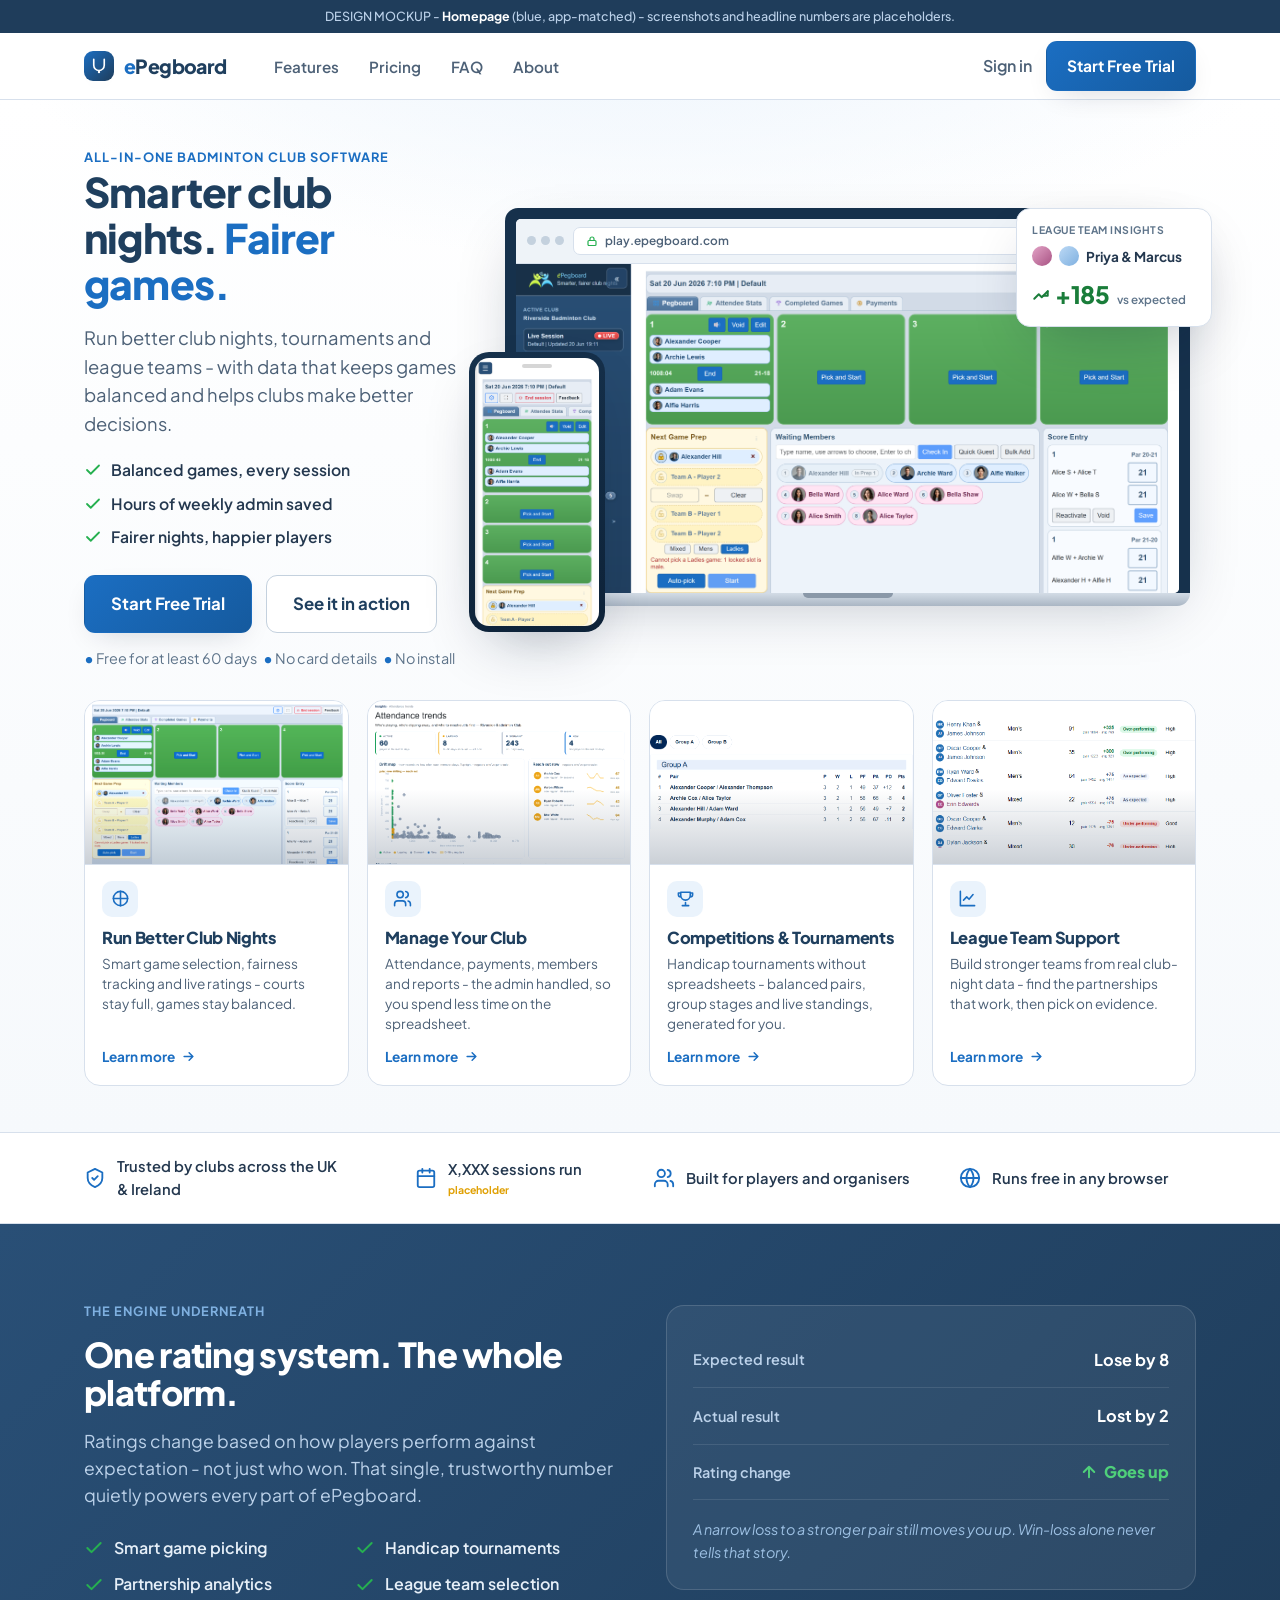
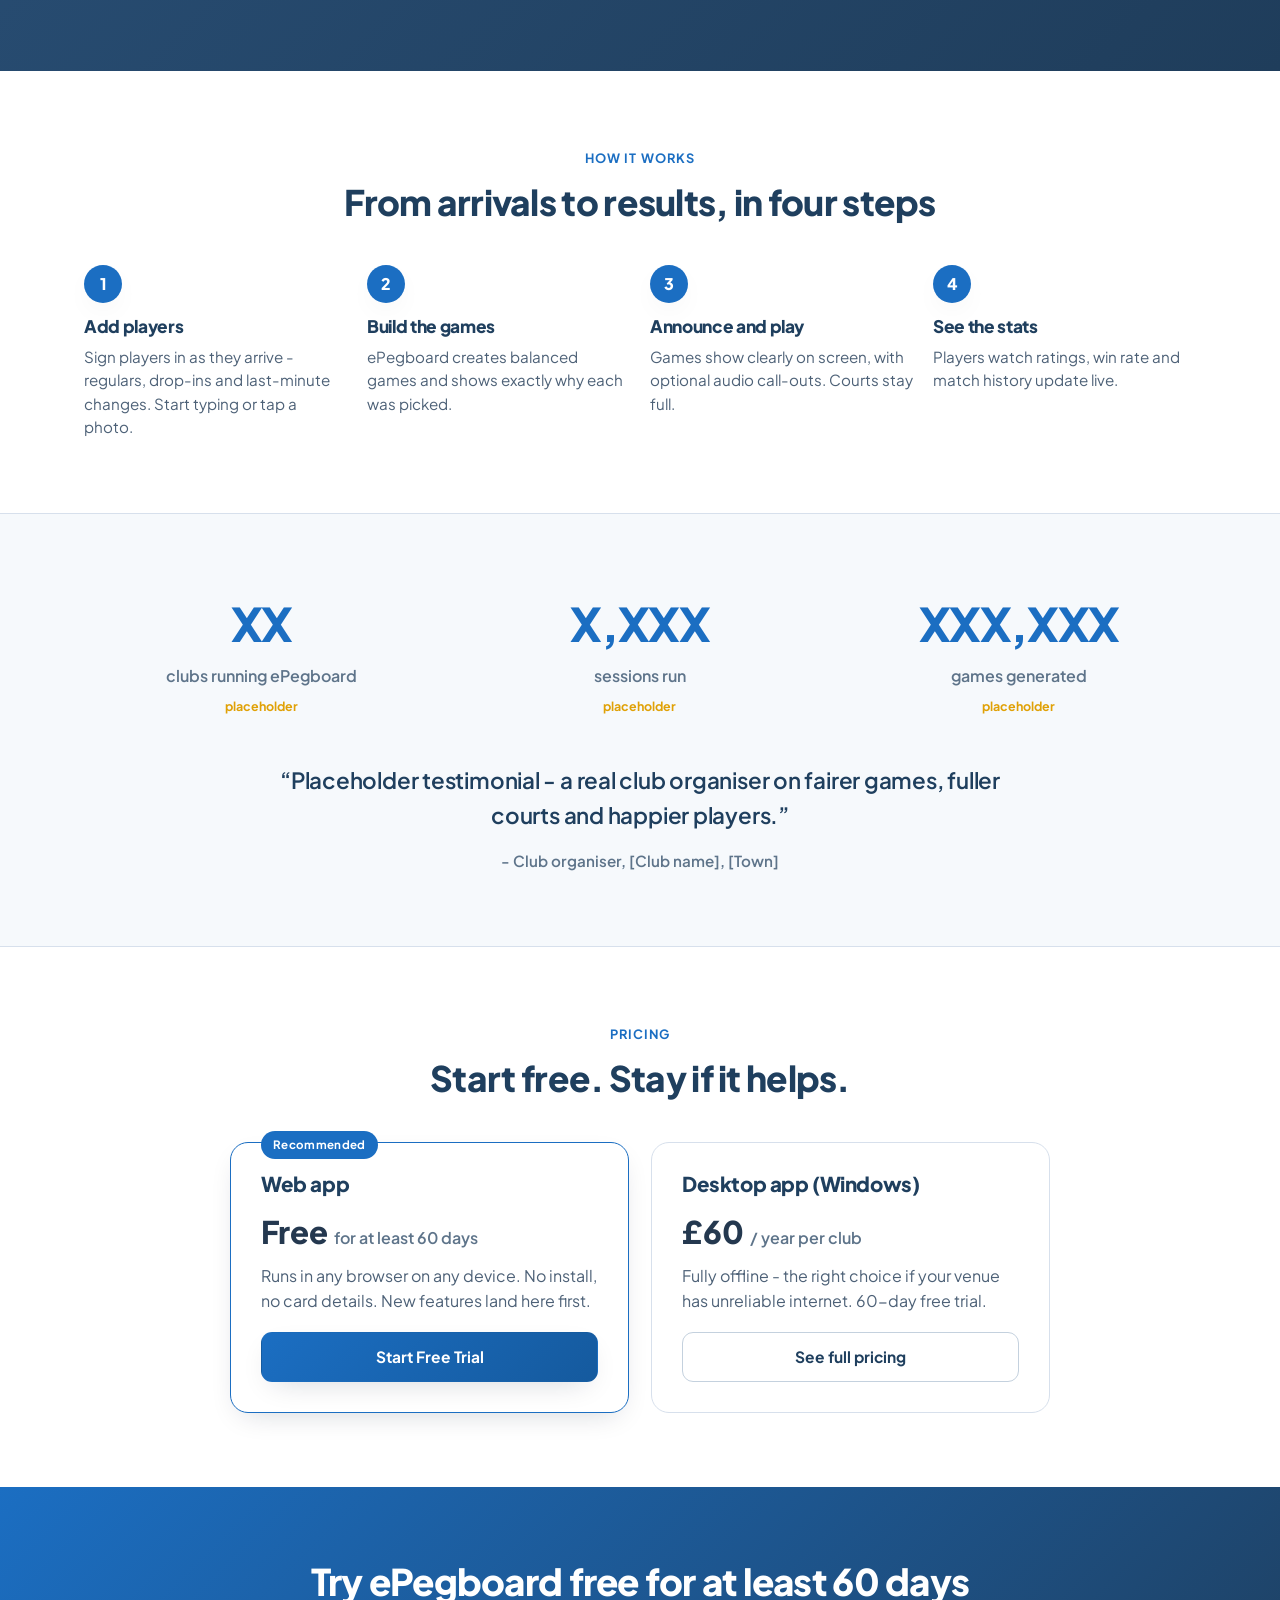
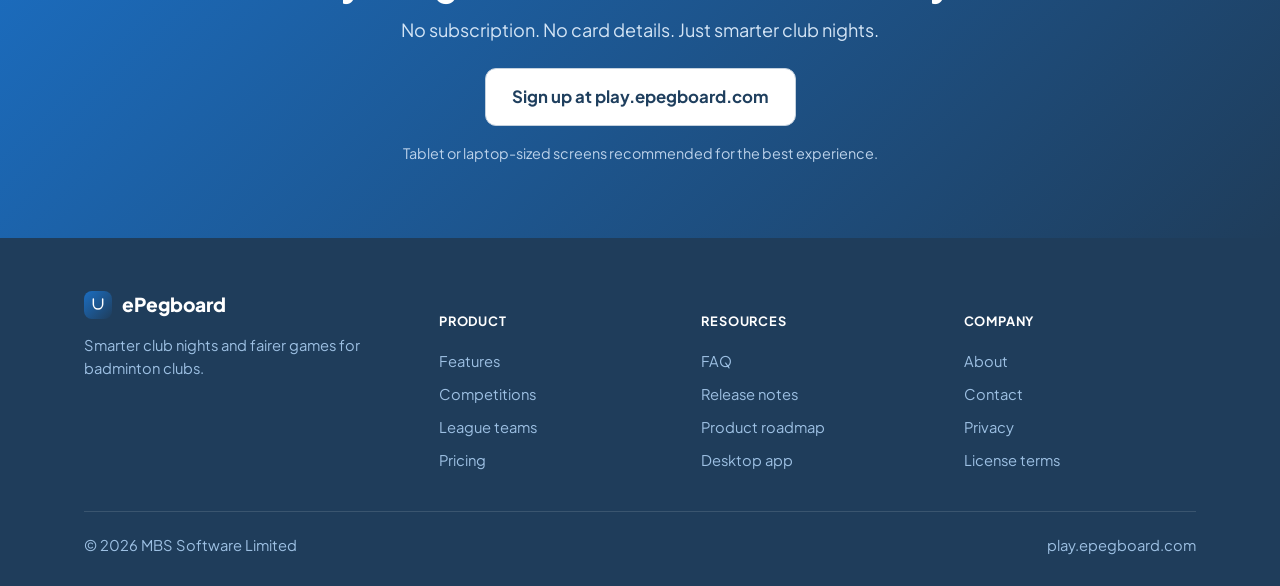
==== commit e6007501: "Redesign mockups: real test-club screenshots, FAQ + About, role-lane reports Build out the public-si" ====
--- a/docs/redesign/mockups/index.html
+++ b/docs/redesign/mockups/index.html
@@ -71,14 +71,14 @@
         </div>
 
         <div class="phone">
-          <div class="pscreen"><span class="notch"></span><img src="img/phone-profile.jpg" alt="A player's profile on a phone - rating, status and recent match history"></div>
+          <div class="pscreen"><span class="notch"></span><img src="img/phone-session.png" alt="A live club-night session running on a phone - courts, players and scores"></div>
         </div>
       </div>
     </div>
 
     <div class="feat-cards">
       <a class="feat-card" href="club-nights.html">
-        <div class="feat-thumb"><img src="img/site-dashboard.png" alt="Live session dashboard preview"></div>
+        <div class="feat-thumb"><img src="img/session-board.png" alt="Live session board preview"></div>
         <div class="feat-body">
           <div class="feat-ico"><svg viewBox="0 0 24 24" fill="none" stroke="currentColor" stroke-width="2" stroke-linecap="round" stroke-linejoin="round"><path d="M3 12a9 9 0 1 0 18 0 9 9 0 0 0-18 0z"/><path d="M3 12h18M12 3v18"/></svg></div>
           <h4>Run Better Club Nights</h4>
@@ -96,7 +96,7 @@
         </div>
       </a>
       <a class="feat-card" href="competitions.html">
-        <div class="feat-thumb"><img src="img/standings.png" alt="Live competition standings - group table with points, games won and point difference" style="object-fit:contain;object-position:center"></div>
+        <div class="feat-thumb"><img src="img/standings-card.png" alt="Live competition standings - group table with points, games won and point difference" style="object-fit:contain;object-position:center;background:#fff"></div>
         <div class="feat-body">
           <div class="feat-ico"><svg viewBox="0 0 24 24" fill="none" stroke="currentColor" stroke-width="2" stroke-linecap="round" stroke-linejoin="round"><path d="M8 21h8M12 17v4M6 4h12v4a6 6 0 0 1-12 0V4zM6 5H3v2a3 3 0 0 0 3 3M18 5h3v2a3 3 0 0 1-3 3"/></svg></div>
           <h4>Competitions &amp; Tournaments</h4>
@@ -105,7 +105,7 @@
         </div>
       </a>
       <a class="feat-card" href="league-team-support.html">
-        <div class="feat-thumb"><img src="img/partnerships.png" alt="Partnership analytics - pairs and how they perform versus expectation, with verdict and confidence" style="object-fit:contain;object-position:center"></div>
+        <div class="feat-thumb"><img src="img/partnerships-card.png" alt="Partnership analytics - pairs and how they perform versus expectation, with verdict and confidence" style="object-fit:contain;object-position:center;background:#fff"></div>
         <div class="feat-body">
           <div class="feat-ico"><svg viewBox="0 0 24 24" fill="none" stroke="currentColor" stroke-width="2" stroke-linecap="round" stroke-linejoin="round"><path d="M3 3v18h18M7 14l4-4 3 3 5-6"/></svg></div>
           <h4>League Team Support</h4>
--- a/docs/redesign/mockups/mockup.css
+++ b/docs/redesign/mockups/mockup.css
@@ -226,6 +226,8 @@
 .tf-tile{position:relative;border:1px solid var(--line);border-radius:13px;overflow:hidden;box-shadow:var(--shadow);background:#fff}
 .tf-tile img{display:block;width:100%;aspect-ratio:16/10;object-fit:cover;object-position:top center}
 .tf-tile .tl{position:absolute;left:0;right:0;bottom:0;background:linear-gradient(transparent,rgba(13,40,70,.86));color:#fff;font-size:.74rem;font-weight:700;letter-spacing:.02em;padding:18px 11px 8px}
+.tf-tile.wide{grid-column:1 / -1}
+.tf-tile.wide img{aspect-ratio:16/6}
 @media(max-width:760px){.tf-arrow{transform:rotate(90deg)}.tf-before{flex-basis:260px}}
 
 /* features hub - 2-up pillar cards */
@@ -235,6 +237,12 @@
 .hub-feats li{font-size:.78rem;font-weight:600;color:var(--ink-2);background:var(--bg-soft);border:1px solid var(--line);border-radius:7px;padding:4px 10px}
 
 /* reports grid (insights) */
+.report-lane{margin-top:38px}
+.report-lane:first-of-type{margin-top:6px}
+.report-lane-head{margin-bottom:16px}
+.report-lane-head .who{font-size:.78rem;font-weight:700;letter-spacing:.07em;text-transform:uppercase;color:var(--primary);display:block;margin-bottom:5px}
+.report-lane-head h3{font-size:1.2rem;font-weight:800;color:var(--ink)}
+.report-lane-head h3 .q{font-weight:500;color:var(--muted);font-size:.98rem}
 .report-grid{display:grid;grid-template-columns:repeat(3,1fr);gap:16px}
 .report-card{background:#fff;border:1px solid var(--line);border-radius:13px;padding:19px}
 .report-card h4{font-size:1rem;font-weight:800;color:var(--ink);display:flex;align-items:center;gap:10px}
@@ -304,6 +312,38 @@
 .cta .btn{margin-top:24px}
 .cta .fine{margin-top:16px;font-size:.9rem;color:#bcd2ea}
 
+/* faq */
+.faq-wrap{max-width:820px;margin:0 auto}
+.faq-cat{font-size:.8rem;font-weight:700;letter-spacing:.08em;text-transform:uppercase;color:var(--primary);margin:40px 0 14px}
+.faq-cat:first-child{margin-top:0}
+.faq-item{border:1px solid var(--line);border-radius:var(--radius-sm);background:#fff;margin-bottom:12px;overflow:hidden;transition:border-color .12s ease,box-shadow .12s ease}
+.faq-item[open]{border-color:var(--primary);box-shadow:var(--shadow)}
+.faq-item summary{list-style:none;cursor:pointer;display:flex;align-items:center;justify-content:space-between;gap:16px;padding:18px 22px;font-weight:700;color:var(--ink);font-size:1.05rem}
+.faq-item summary::-webkit-details-marker{display:none}
+.faq-item summary .chev{width:20px;height:20px;color:var(--muted);flex:none;transition:transform .18s ease}
+.faq-item[open] summary .chev{transform:rotate(180deg);color:var(--primary)}
+.faq-item .faq-a{padding:0 22px 20px;color:var(--muted-2);font-size:1rem;line-height:1.62}
+.faq-item .faq-a a{color:var(--link);font-weight:600}
+.faq-item .faq-a p+p{margin-top:12px}
+
+/* about */
+.about-grid{display:grid;grid-template-columns:1.55fr 1fr;gap:44px;align-items:start}
+.prose p{color:var(--muted-2);font-size:1.08rem;margin-top:18px;max-width:64ch}
+.prose p:first-child{margin-top:0}
+.prose h3{font-size:1.35rem;font-weight:800;margin-top:34px}
+.about-aside{background:var(--bg-soft);border:1px solid var(--line);border-radius:var(--radius);padding:26px;position:sticky;top:86px}
+.about-aside h4{font-size:1.05rem;font-weight:800;margin-bottom:6px}
+.about-aside .ab-row{display:flex;gap:12px;align-items:flex-start;padding:14px 0;border-top:1px solid var(--line);font-size:.95rem;color:var(--muted-2)}
+.about-aside .ab-row:first-of-type{border-top:none;padding-top:14px}
+.about-aside .ab-row svg{width:20px;height:20px;color:var(--primary);flex:none;margin-top:1px}
+.about-aside .ab-row b{color:var(--ink);font-weight:700}
+.values{display:grid;grid-template-columns:repeat(3,1fr);gap:22px}
+.value{background:#fff;border:1px solid var(--line);border-radius:var(--radius);padding:24px}
+.value .v-ico{width:44px;height:44px;border-radius:12px;background:var(--bg-tint);color:var(--primary);display:grid;place-items:center;margin-bottom:14px}
+.value .v-ico svg{width:24px;height:24px}
+.value h4{font-size:1.08rem;font-weight:800}
+.value p{color:var(--muted-2);margin-top:8px;font-size:.95rem}
+
 /* footer */
 footer{background:var(--navy);color:#9dc0e3;padding:52px 0 30px;font-size:.92rem}
 .foot-grid{display:grid;grid-template-columns:1.4fr 1fr 1fr 1fr;gap:30px;margin-bottom:34px}
@@ -323,6 +363,9 @@
   .showcase,.engine-grid,.drives{grid-template-columns:1fr;gap:30px}
   .showcase.flip .copy{order:0}
   .steps{grid-template-columns:1fr 1fr}
+  .about-grid{grid-template-columns:1fr;gap:30px}
+  .about-aside{position:static}
+  .values{grid-template-columns:1fr}
   .stats{grid-template-columns:1fr}
   .foot-grid{grid-template-columns:1fr 1fr}
   .nav-links{display:none}
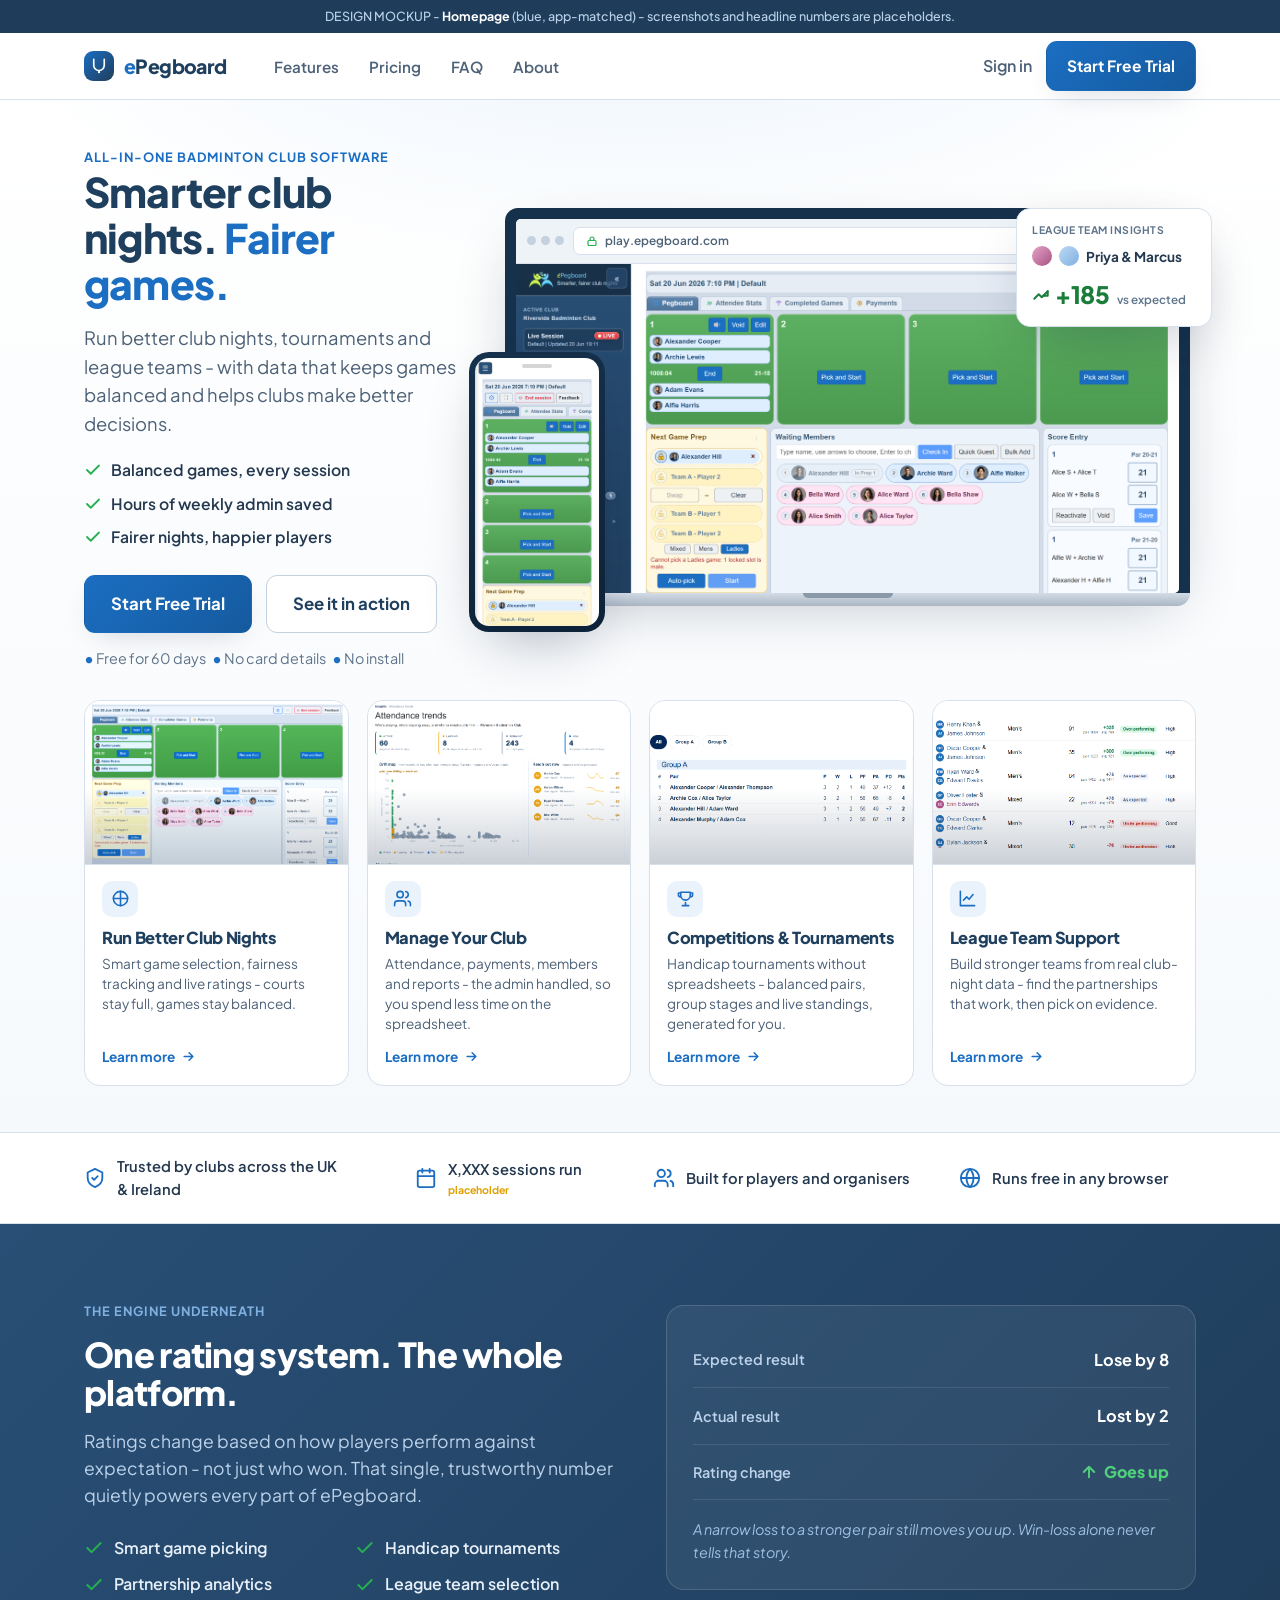
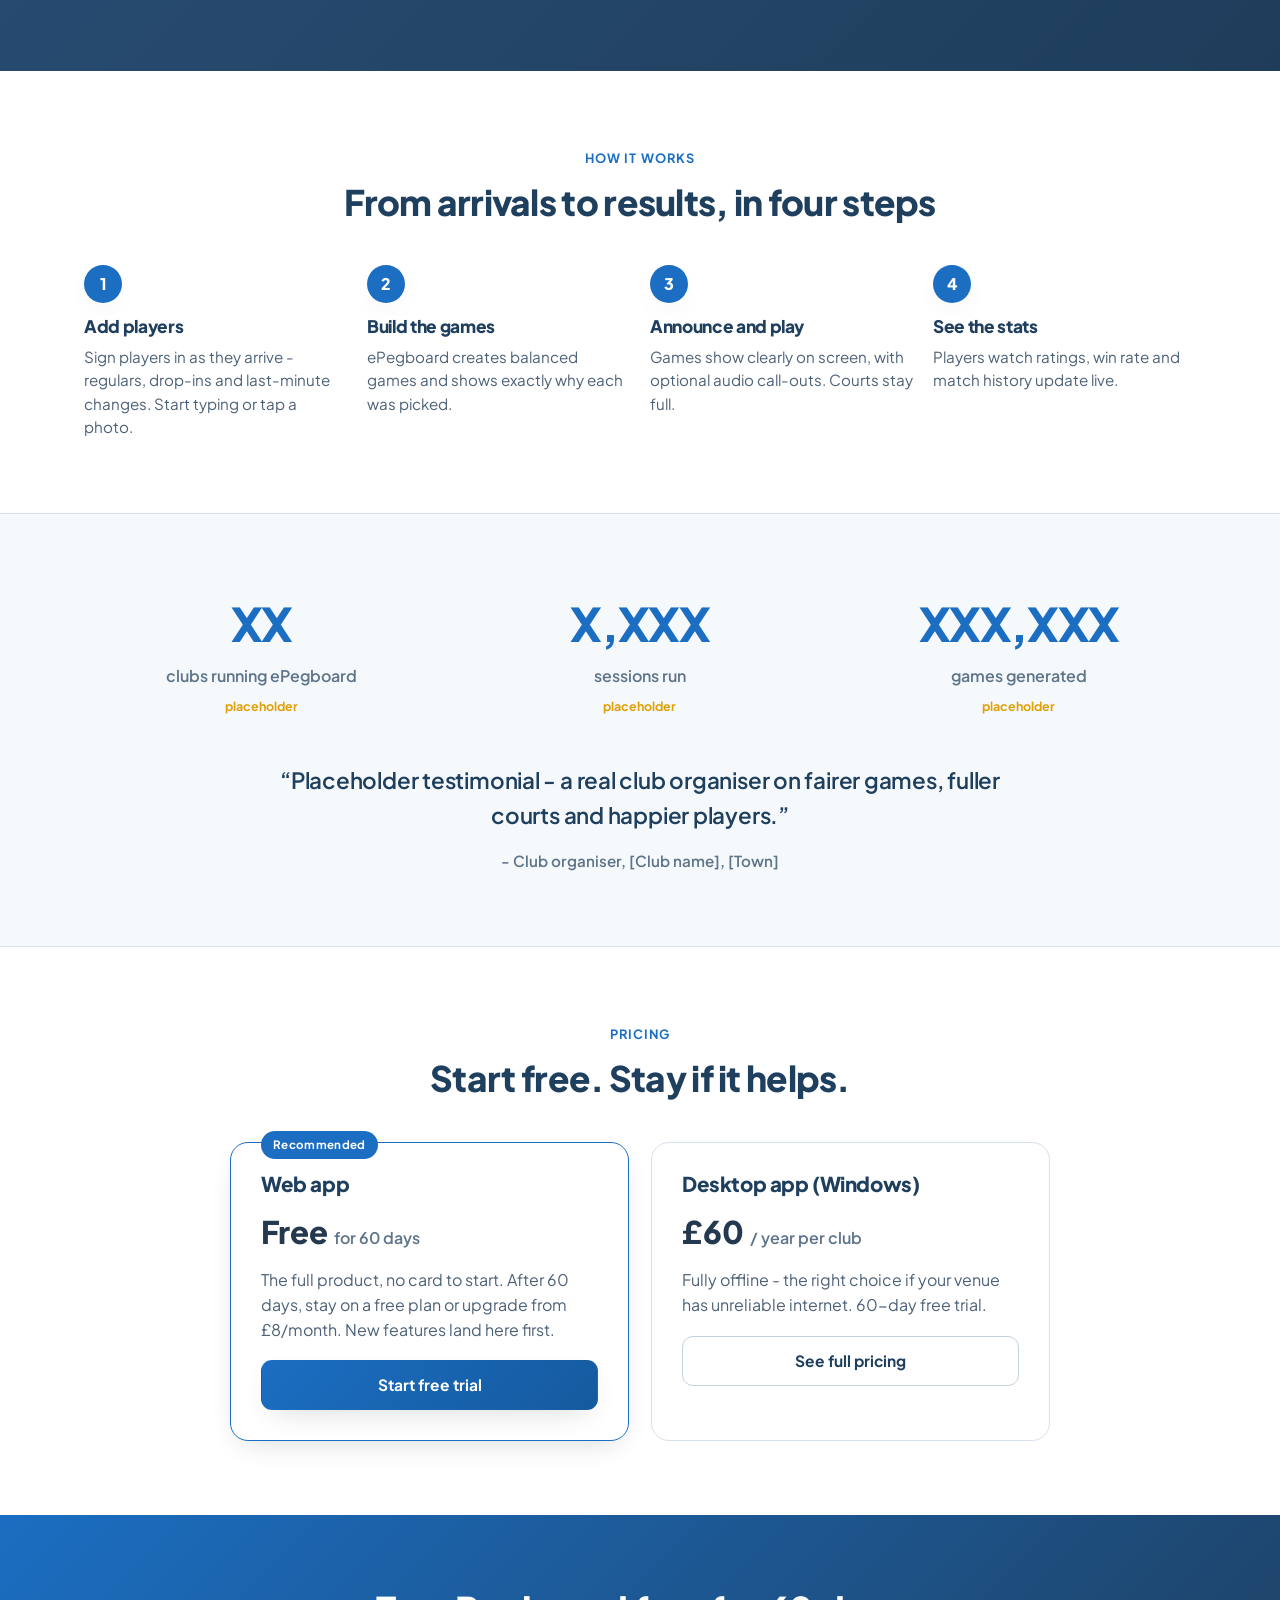
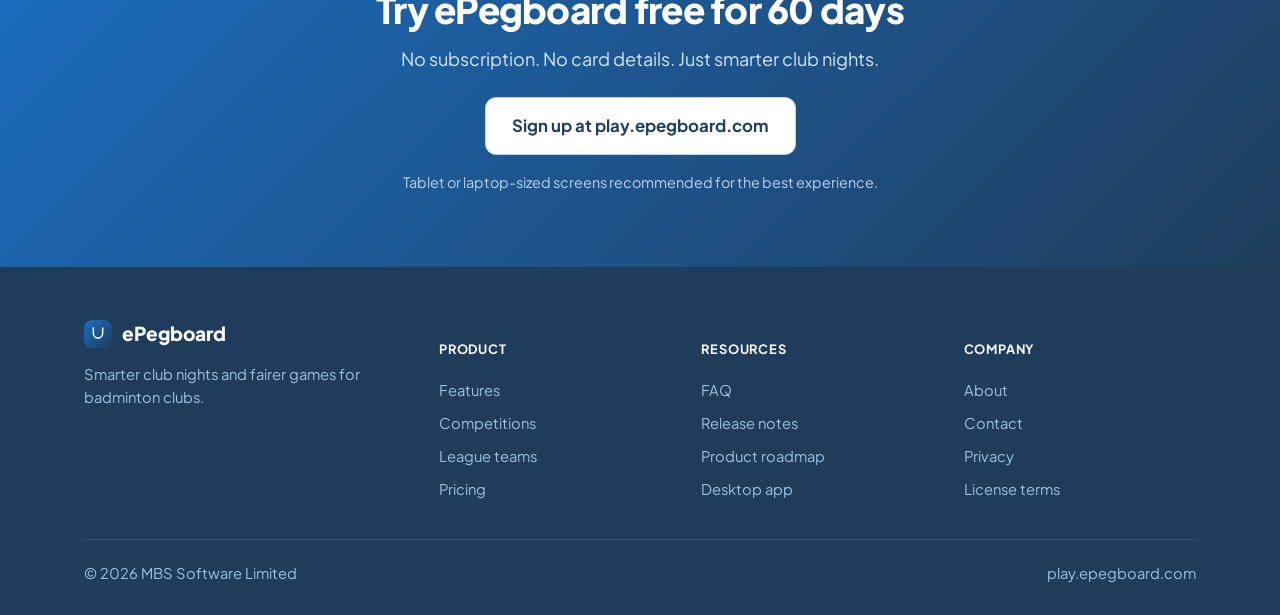
==== commit 35292377: "Redesign: pricing page + 60-day-trial model + size-banded tiers Add the Pricing mockup and align the" ====
--- a/docs/redesign/mockups/index.html
+++ b/docs/redesign/mockups/index.html
@@ -49,7 +49,7 @@
           <a class="btn btn-primary btn-lg" href="https://play.epegboard.com/signup" target="_blank">Start Free Trial</a>
           <a class="btn btn-ghost btn-lg" href="#showcase">See it in action</a>
         </div>
-        <p class="trust"><span class="dot">&bull;</span> Free for at least 60 days &nbsp; <span class="dot">&bull;</span> No card details &nbsp; <span class="dot">&bull;</span> No install</p>
+        <p class="trust"><span class="dot">&bull;</span> Free for 60 days &nbsp; <span class="dot">&bull;</span> No card details &nbsp; <span class="dot">&bull;</span> No install</p>
       </div>
 
       <div class="hero-visual">
@@ -183,7 +183,7 @@
   <div class="wrap">
     <div class="section-head center"><span class="eyebrow">Pricing</span><h2>Start free. Stay if it helps.</h2></div>
     <div class="price-grid">
-      <div class="price feat"><span class="badge">Recommended</span><h3>Web app</h3><div class="amt">Free <span>for at least 60 days</span></div><p>Runs in any browser on any device. No install, no card details. New features land here first.</p><a class="btn btn-primary" href="https://play.epegboard.com/signup" target="_blank">Start Free Trial</a></div>
+      <div class="price feat"><span class="badge">Recommended</span><h3>Web app</h3><div class="amt">Free <span>for 60 days</span></div><p>The full product, no card to start. After 60 days, stay on a free plan or upgrade from &pound;8/month. New features land here first.</p><a class="btn btn-primary" href="https://play.epegboard.com/signup" target="_blank">Start free trial</a></div>
       <div class="price"><h3>Desktop app (Windows)</h3><div class="amt">&pound;60 <span>/ year per club</span></div><p>Fully offline - the right choice if your venue has unreliable internet. 60-day free trial.</p><a class="btn btn-ghost" href="pricing.html">See full pricing</a></div>
     </div>
   </div>
@@ -192,7 +192,7 @@
 <!-- FINAL CTA -->
 <section class="cta">
   <div class="wrap">
-    <h2>Try ePegboard free for at least 60 days</h2>
+    <h2>Try ePegboard free for 60 days</h2>
     <p>No subscription. No card details. Just smarter club nights.</p>
     <a class="btn btn-ghost btn-lg" style="background:#fff" href="https://play.epegboard.com/signup" target="_blank">Sign up at play.epegboard.com</a>
     <p class="fine">Tablet or laptop-sized screens recommended for the best experience.</p>
--- a/docs/redesign/mockups/mockup.css
+++ b/docs/redesign/mockups/mockup.css
@@ -251,6 +251,7 @@
 .report-card p{font-size:.85rem;color:var(--muted-2);margin-top:9px;line-height:1.45}
 .report-card .csv{font-size:.68rem;font-weight:700;color:#1a7d3a;margin-top:11px;display:inline-flex;align-items:center;gap:5px;letter-spacing:.02em;text-transform:uppercase}
 .report-card .csv svg{width:13px;height:13px}
+.report-card .tier-tag{font-size:.58rem;font-weight:700;letter-spacing:.04em;text-transform:uppercase;color:var(--shuttle);background:rgba(224,161,6,.13);padding:2px 7px;border-radius:20px;margin-left:7px;vertical-align:middle;white-space:nowrap}
 
 /* process flow (e.g. results -> ratings -> analytics -> selection) */
 .flow{display:flex;align-items:center;justify-content:center;gap:6px;flex-wrap:wrap}
@@ -296,7 +297,16 @@
 
 /* pricing teaser */
 .price-grid{display:grid;grid-template-columns:1fr 1fr;gap:22px;max-width:820px;margin:0 auto}
-.price{border:1px solid var(--line);border-radius:var(--radius);padding:30px;background:#fff}
+.price-grid.cols-3{grid-template-columns:repeat(3,1fr);max-width:1020px}
+.price{border:1px solid var(--line);border-radius:var(--radius);padding:30px;background:#fff;display:flex;flex-direction:column}
+.price .price-for{font-size:.88rem;color:var(--muted);font-weight:600;margin-top:6px}
+.price .amt .per{font-size:1rem;color:var(--muted);font-weight:600}
+.price ul.feats{list-style:none;padding:0;margin:18px 0 22px;display:grid;gap:9px}
+.price ul.feats li{display:flex;align-items:flex-start;gap:9px;font-size:.92rem;color:var(--ink-2);line-height:1.4}
+.price ul.feats li svg{width:17px;height:17px;color:var(--green);flex:none;margin-top:2px}
+.price ul.feats li.muted{color:var(--muted)}
+.price ul.feats li.muted svg{color:var(--line-2)}
+.price .price-foot{margin-top:auto}
 .price.feat{border-color:var(--primary);box-shadow:var(--shadow);position:relative}
 .price .badge{position:absolute;top:-12px;left:30px;background:var(--primary);color:#fff;font-size:.72rem;font-weight:700;padding:5px 12px;border-radius:20px;letter-spacing:.03em}
 .price h3{font-size:1.28rem;font-weight:800}
@@ -367,6 +377,7 @@
   .about-aside{position:static}
   .values{grid-template-columns:1fr}
   .stats{grid-template-columns:1fr}
+  .price-grid,.price-grid.cols-3{grid-template-columns:1fr}
   .foot-grid{grid-template-columns:1fr 1fr}
   .nav-links{display:none}
   .hero h1{font-size:2.3rem}
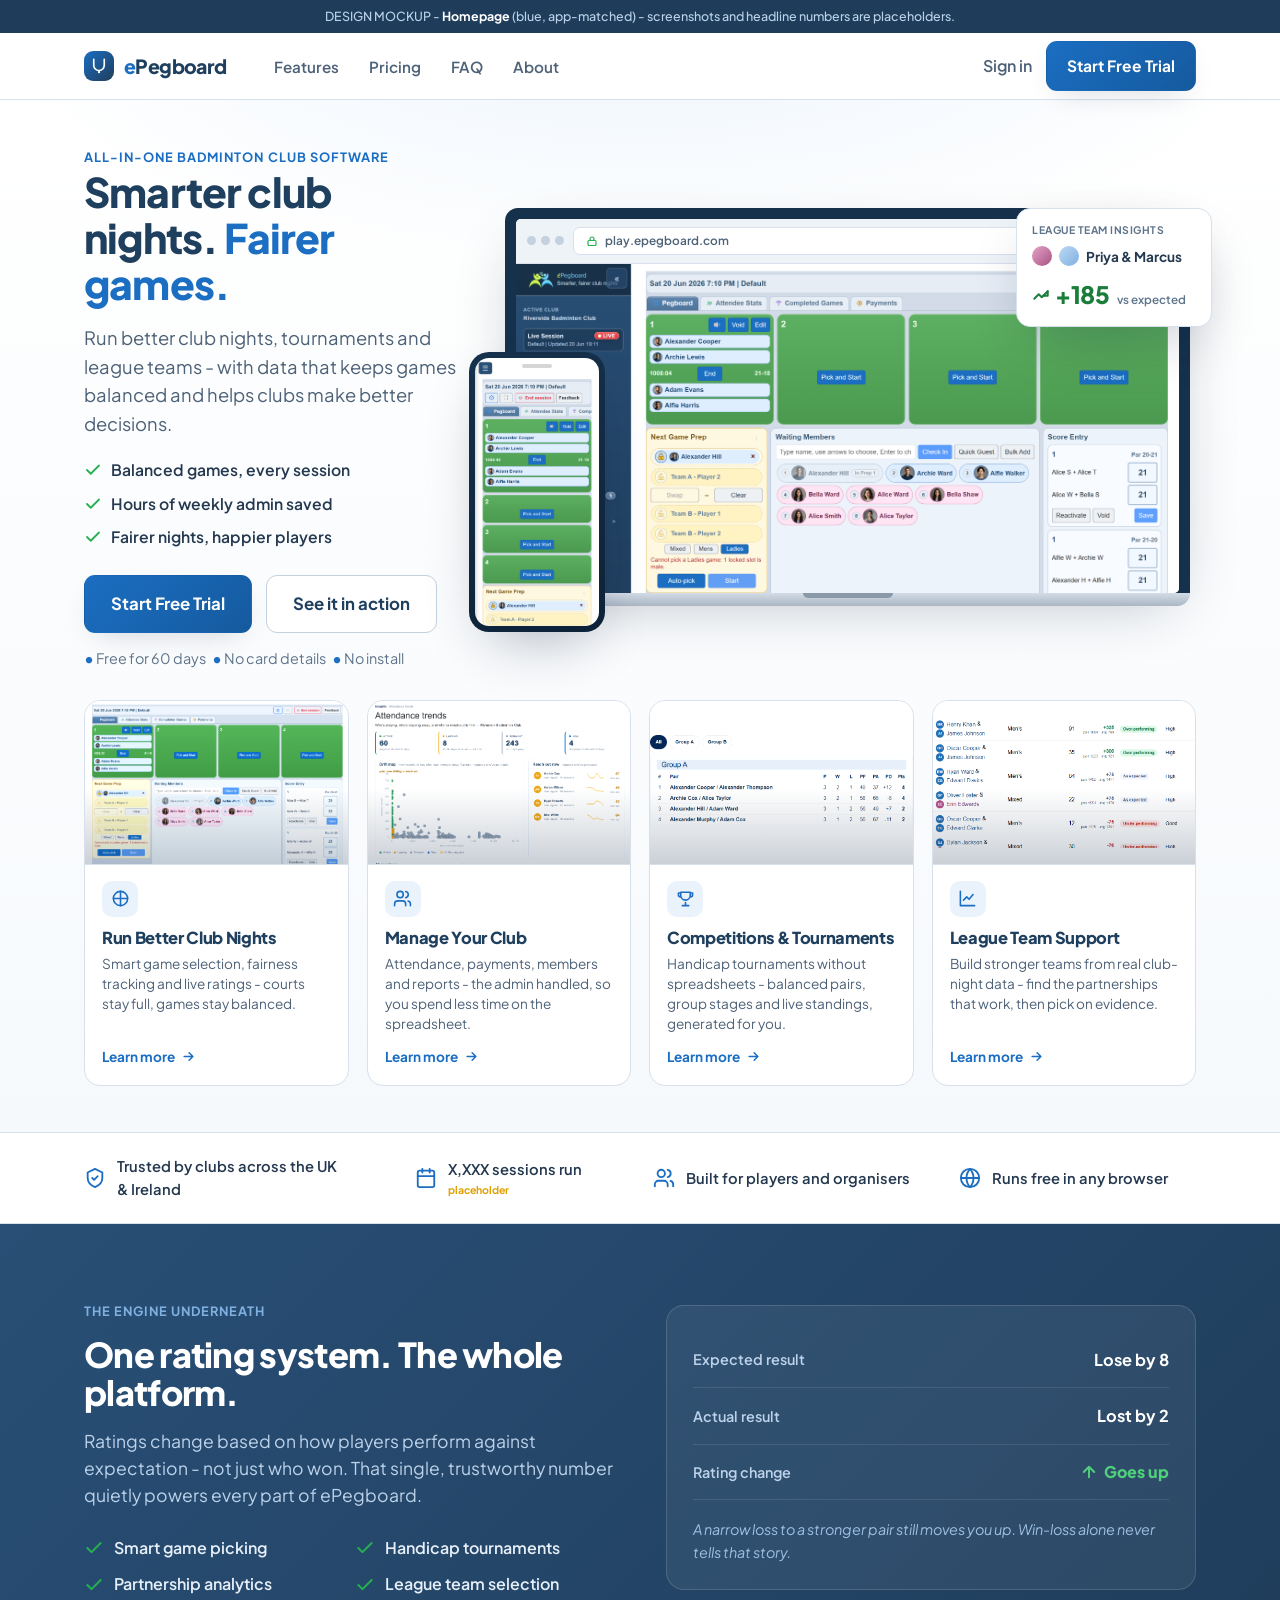
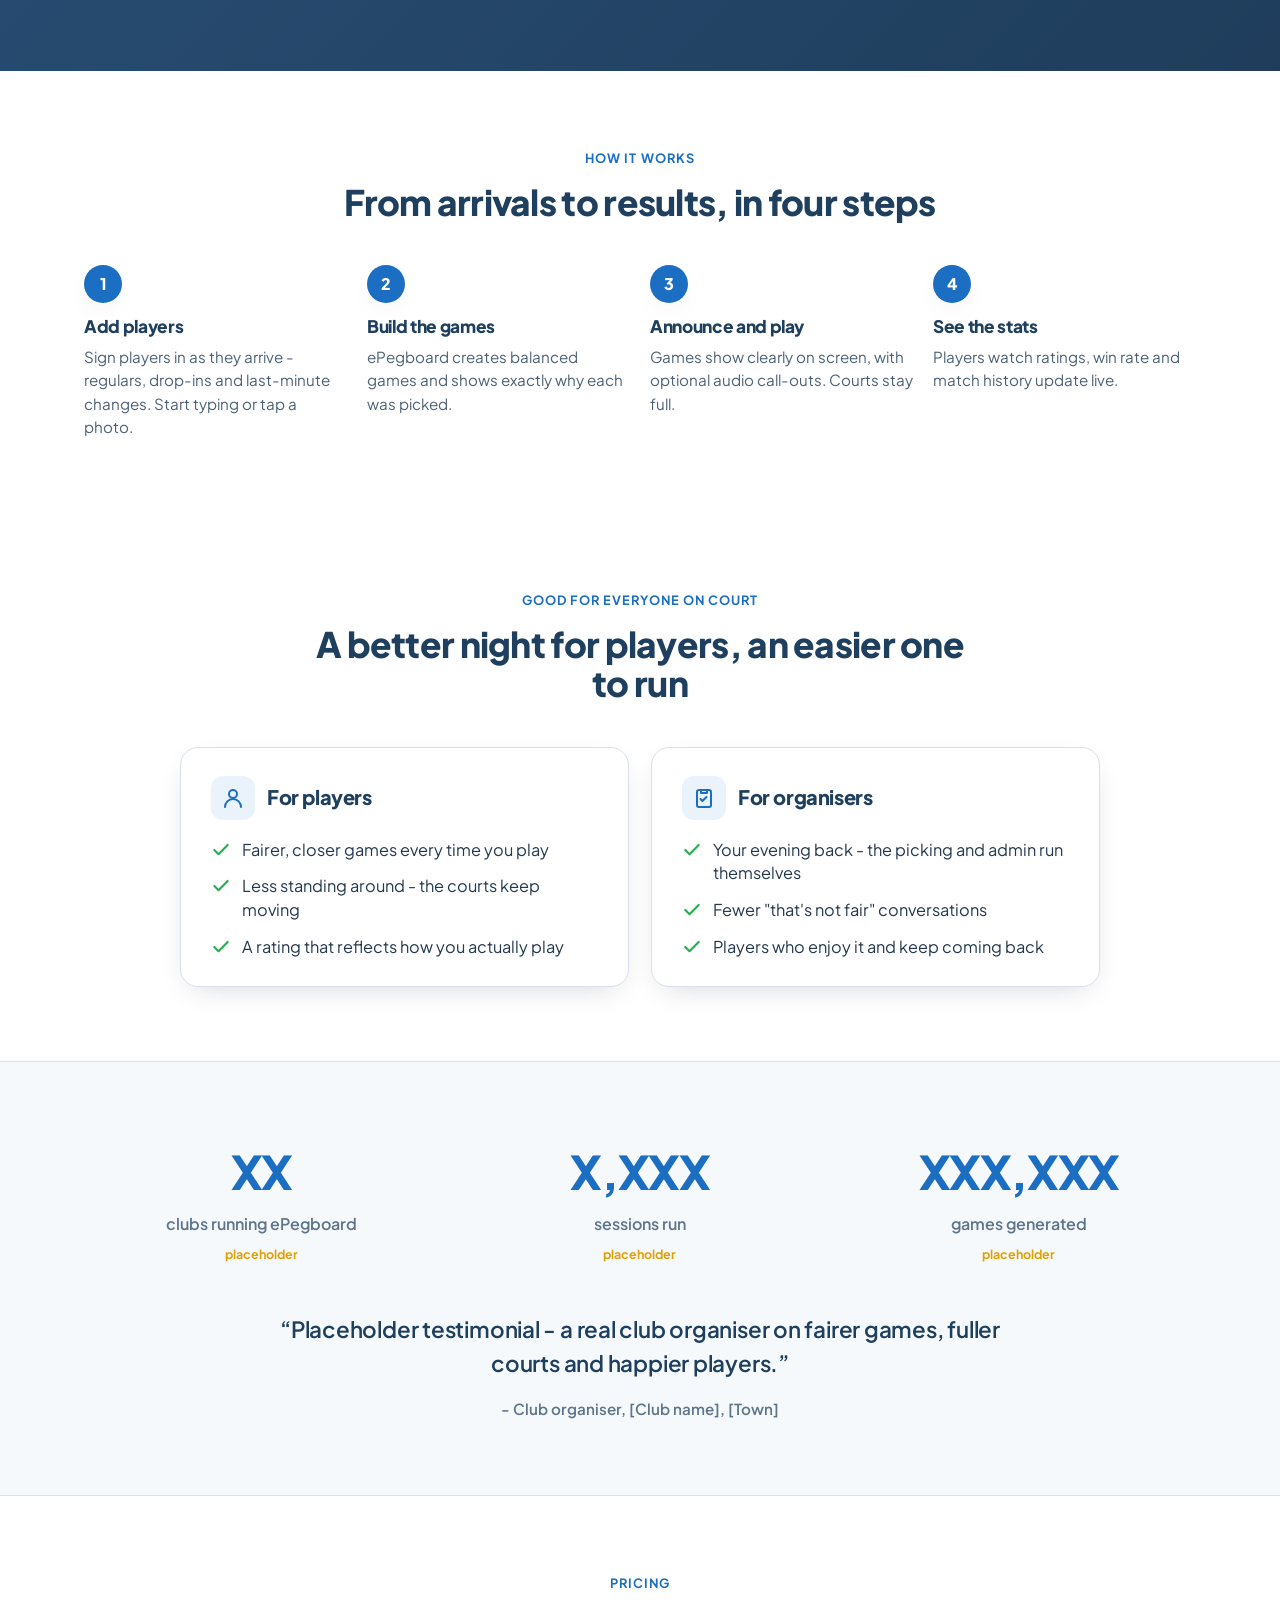
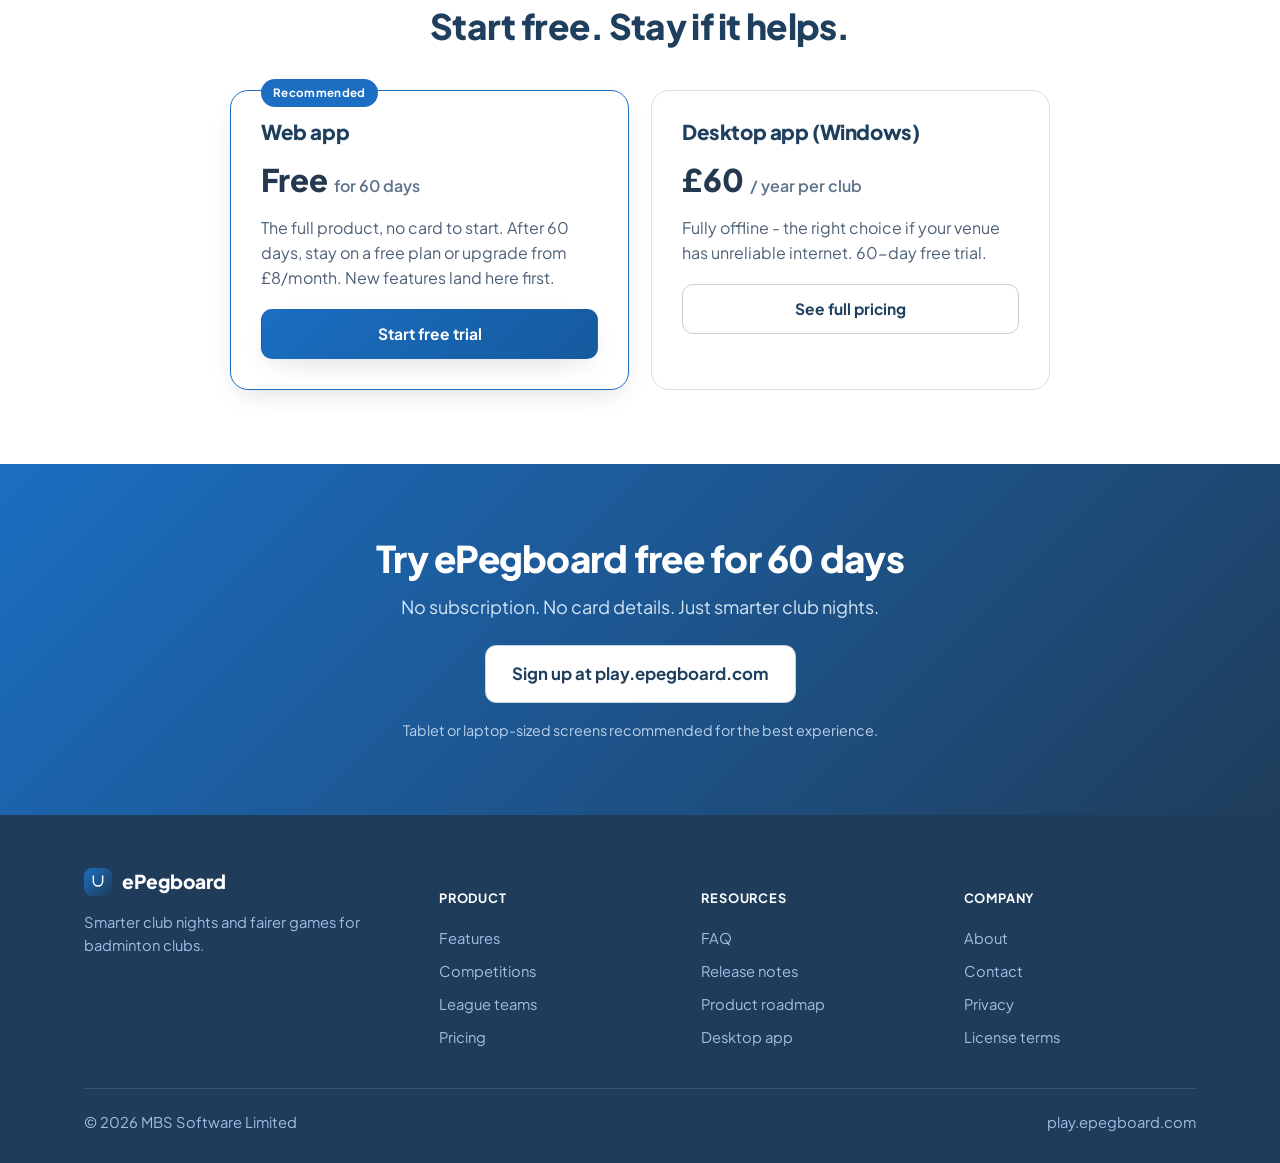
==== commit b3aa0c52: "Homepage: add "For players / For organisers" section Human-outcome audience split after How-it-works" ====
--- a/docs/redesign/mockups/index.html
+++ b/docs/redesign/mockups/index.html
@@ -163,6 +163,31 @@
   </div>
 </section>
 
+<!-- FOR PLAYERS / FOR ORGANISERS -->
+<section>
+  <div class="wrap">
+    <div class="section-head center"><span class="eyebrow">Good for everyone on court</span><h2>A better night for players, an easier one to run</h2></div>
+    <div class="audience-grid">
+      <div class="audience-card">
+        <div class="audience-head"><span class="audience-ico"><svg viewBox="0 0 24 24" fill="none" stroke="currentColor" stroke-width="2" stroke-linecap="round" stroke-linejoin="round"><circle cx="12" cy="8" r="4"/><path d="M4 21a8 8 0 0 1 16 0"/></svg></span><h3>For players</h3></div>
+        <ul class="audience-list">
+          <li><svg viewBox="0 0 24 24" fill="none" stroke="currentColor" stroke-width="2.6" stroke-linecap="round" stroke-linejoin="round"><path d="M20 6L9 17l-5-5"/></svg> Fairer, closer games every time you play</li>
+          <li><svg viewBox="0 0 24 24" fill="none" stroke="currentColor" stroke-width="2.6" stroke-linecap="round" stroke-linejoin="round"><path d="M20 6L9 17l-5-5"/></svg> Less standing around - the courts keep moving</li>
+          <li><svg viewBox="0 0 24 24" fill="none" stroke="currentColor" stroke-width="2.6" stroke-linecap="round" stroke-linejoin="round"><path d="M20 6L9 17l-5-5"/></svg> A rating that reflects how you actually play</li>
+        </ul>
+      </div>
+      <div class="audience-card">
+        <div class="audience-head"><span class="audience-ico"><svg viewBox="0 0 24 24" fill="none" stroke="currentColor" stroke-width="2" stroke-linecap="round" stroke-linejoin="round"><rect x="5" y="4" width="14" height="17" rx="2"/><path d="M9 4h6v3H9z"/><path d="M8.5 13l2 2 4-4"/></svg></span><h3>For organisers</h3></div>
+        <ul class="audience-list">
+          <li><svg viewBox="0 0 24 24" fill="none" stroke="currentColor" stroke-width="2.6" stroke-linecap="round" stroke-linejoin="round"><path d="M20 6L9 17l-5-5"/></svg> Your evening back - the picking and admin run themselves</li>
+          <li><svg viewBox="0 0 24 24" fill="none" stroke="currentColor" stroke-width="2.6" stroke-linecap="round" stroke-linejoin="round"><path d="M20 6L9 17l-5-5"/></svg> Fewer "that's not fair" conversations</li>
+          <li><svg viewBox="0 0 24 24" fill="none" stroke="currentColor" stroke-width="2.6" stroke-linecap="round" stroke-linejoin="round"><path d="M20 6L9 17l-5-5"/></svg> Players who enjoy it and keep coming back</li>
+        </ul>
+      </div>
+    </div>
+  </div>
+</section>
+
 <!-- SOCIAL PROOF -->
 <section class="bg-soft">
   <div class="wrap">
--- a/docs/redesign/mockups/mockup.css
+++ b/docs/redesign/mockups/mockup.css
@@ -354,6 +354,17 @@
 .value h4{font-size:1.08rem;font-weight:800}
 .value p{color:var(--muted-2);margin-top:8px;font-size:.95rem}
 
+/* for players / for organisers */
+.audience-grid{display:grid;grid-template-columns:1fr 1fr;gap:22px;max-width:920px;margin:0 auto}
+.audience-card{background:#fff;border:1px solid var(--line);border-radius:var(--radius);padding:28px 30px;box-shadow:var(--shadow)}
+.audience-head{display:flex;align-items:center;gap:12px;margin-bottom:18px}
+.audience-ico{width:44px;height:44px;border-radius:12px;background:var(--bg-tint);color:var(--primary);display:grid;place-items:center;flex:none}
+.audience-ico svg{width:24px;height:24px}
+.audience-head h3{font-size:1.25rem;font-weight:800}
+.audience-list{list-style:none;padding:0;margin:0;display:grid;gap:13px}
+.audience-list li{display:flex;align-items:flex-start;gap:11px;font-size:1.02rem;color:var(--ink-2);line-height:1.45}
+.audience-list li svg{width:20px;height:20px;color:var(--green);flex:none;margin-top:2px}
+
 /* footer */
 footer{background:var(--navy);color:#9dc0e3;padding:52px 0 30px;font-size:.92rem}
 .foot-grid{display:grid;grid-template-columns:1.4fr 1fr 1fr 1fr;gap:30px;margin-bottom:34px}
@@ -376,6 +387,7 @@
   .about-grid{grid-template-columns:1fr;gap:30px}
   .about-aside{position:static}
   .values{grid-template-columns:1fr}
+  .audience-grid{grid-template-columns:1fr}
   .stats{grid-template-columns:1fr}
   .price-grid,.price-grid.cols-3{grid-template-columns:1fr}
   .foot-grid{grid-template-columns:1fr 1fr}
